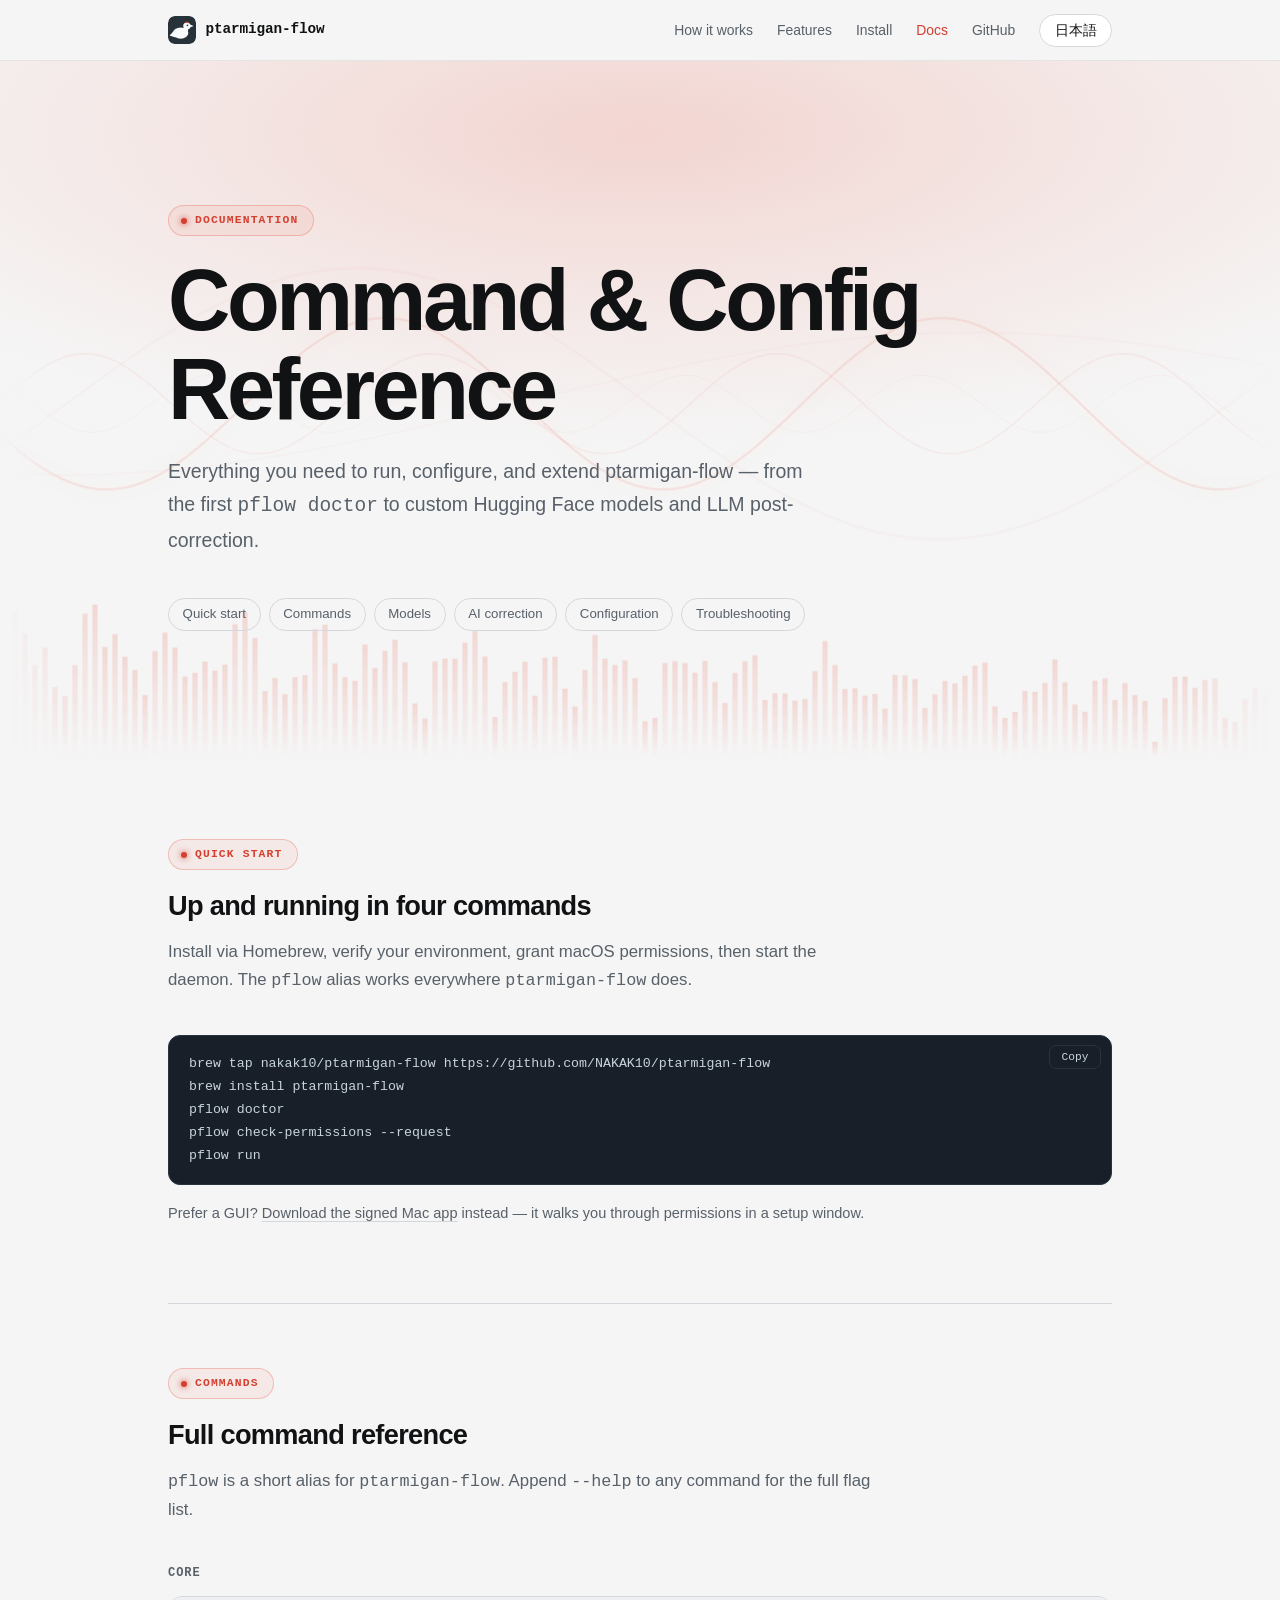
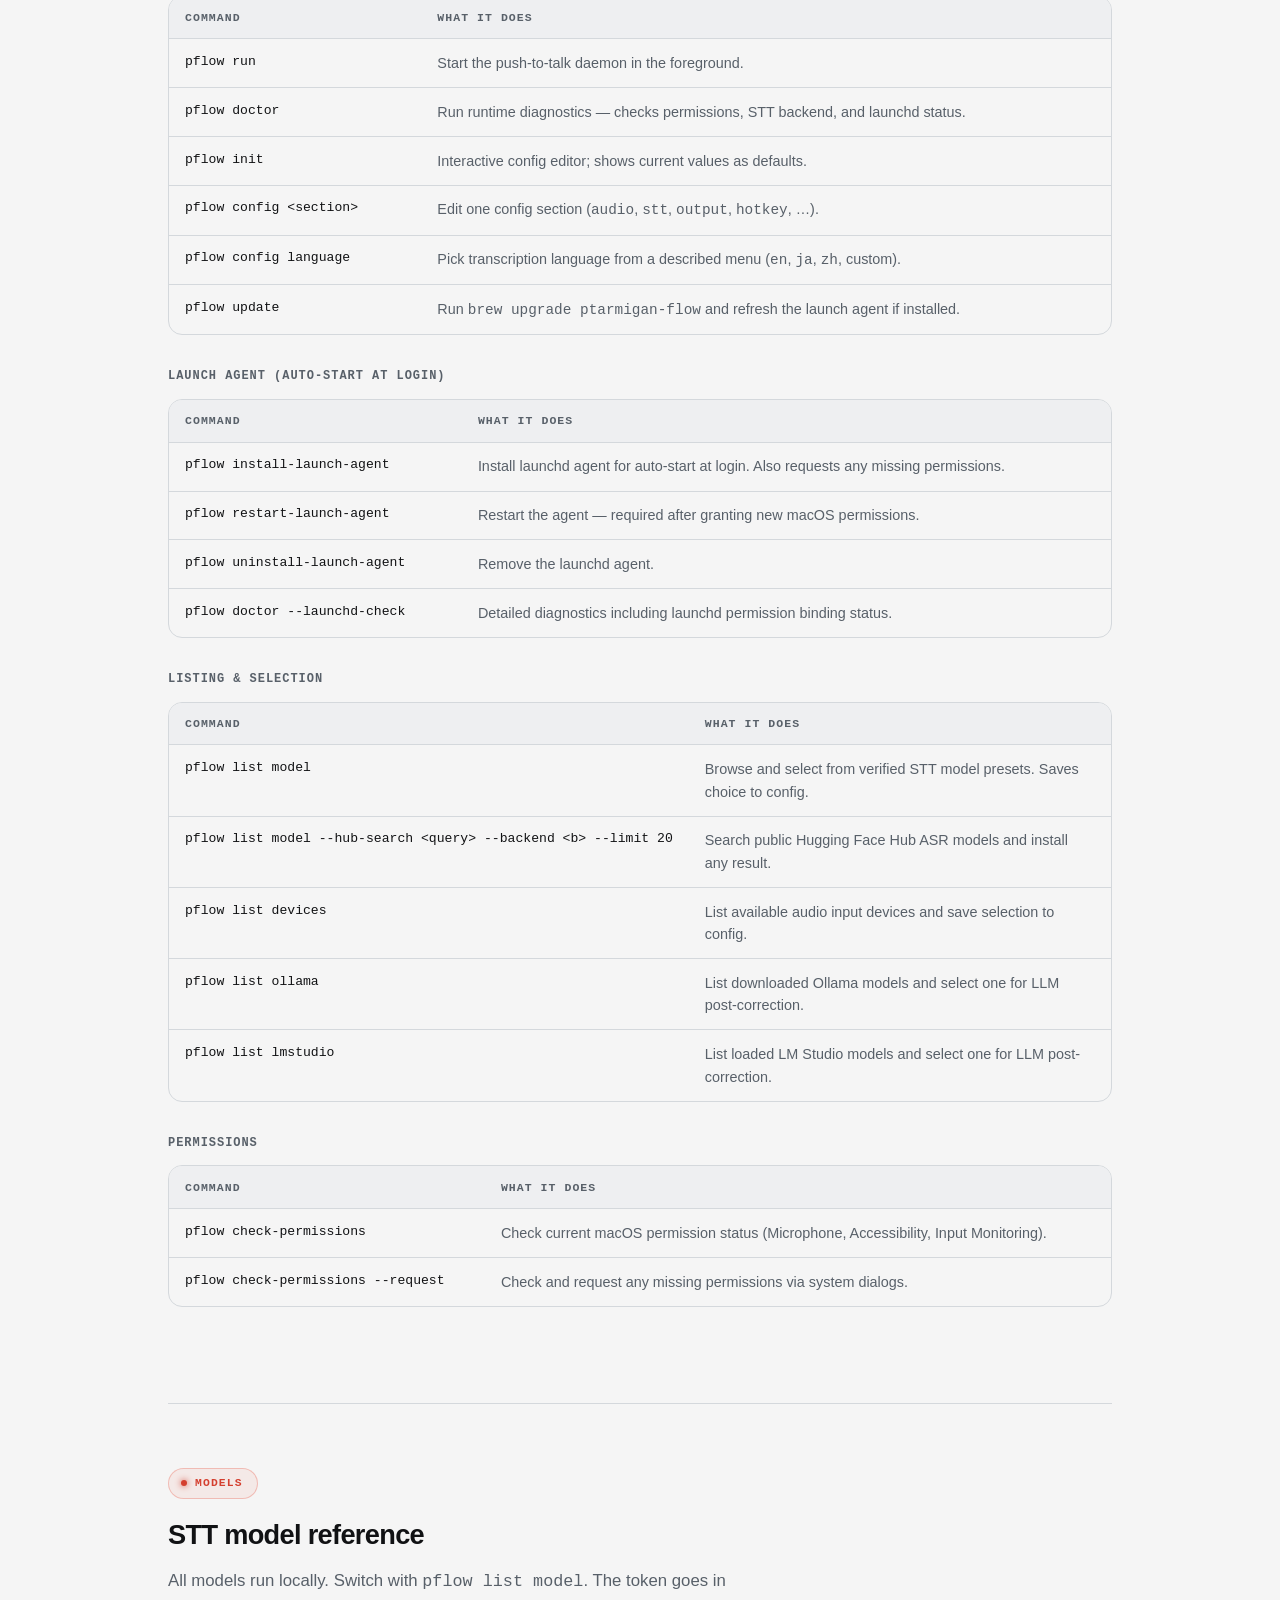
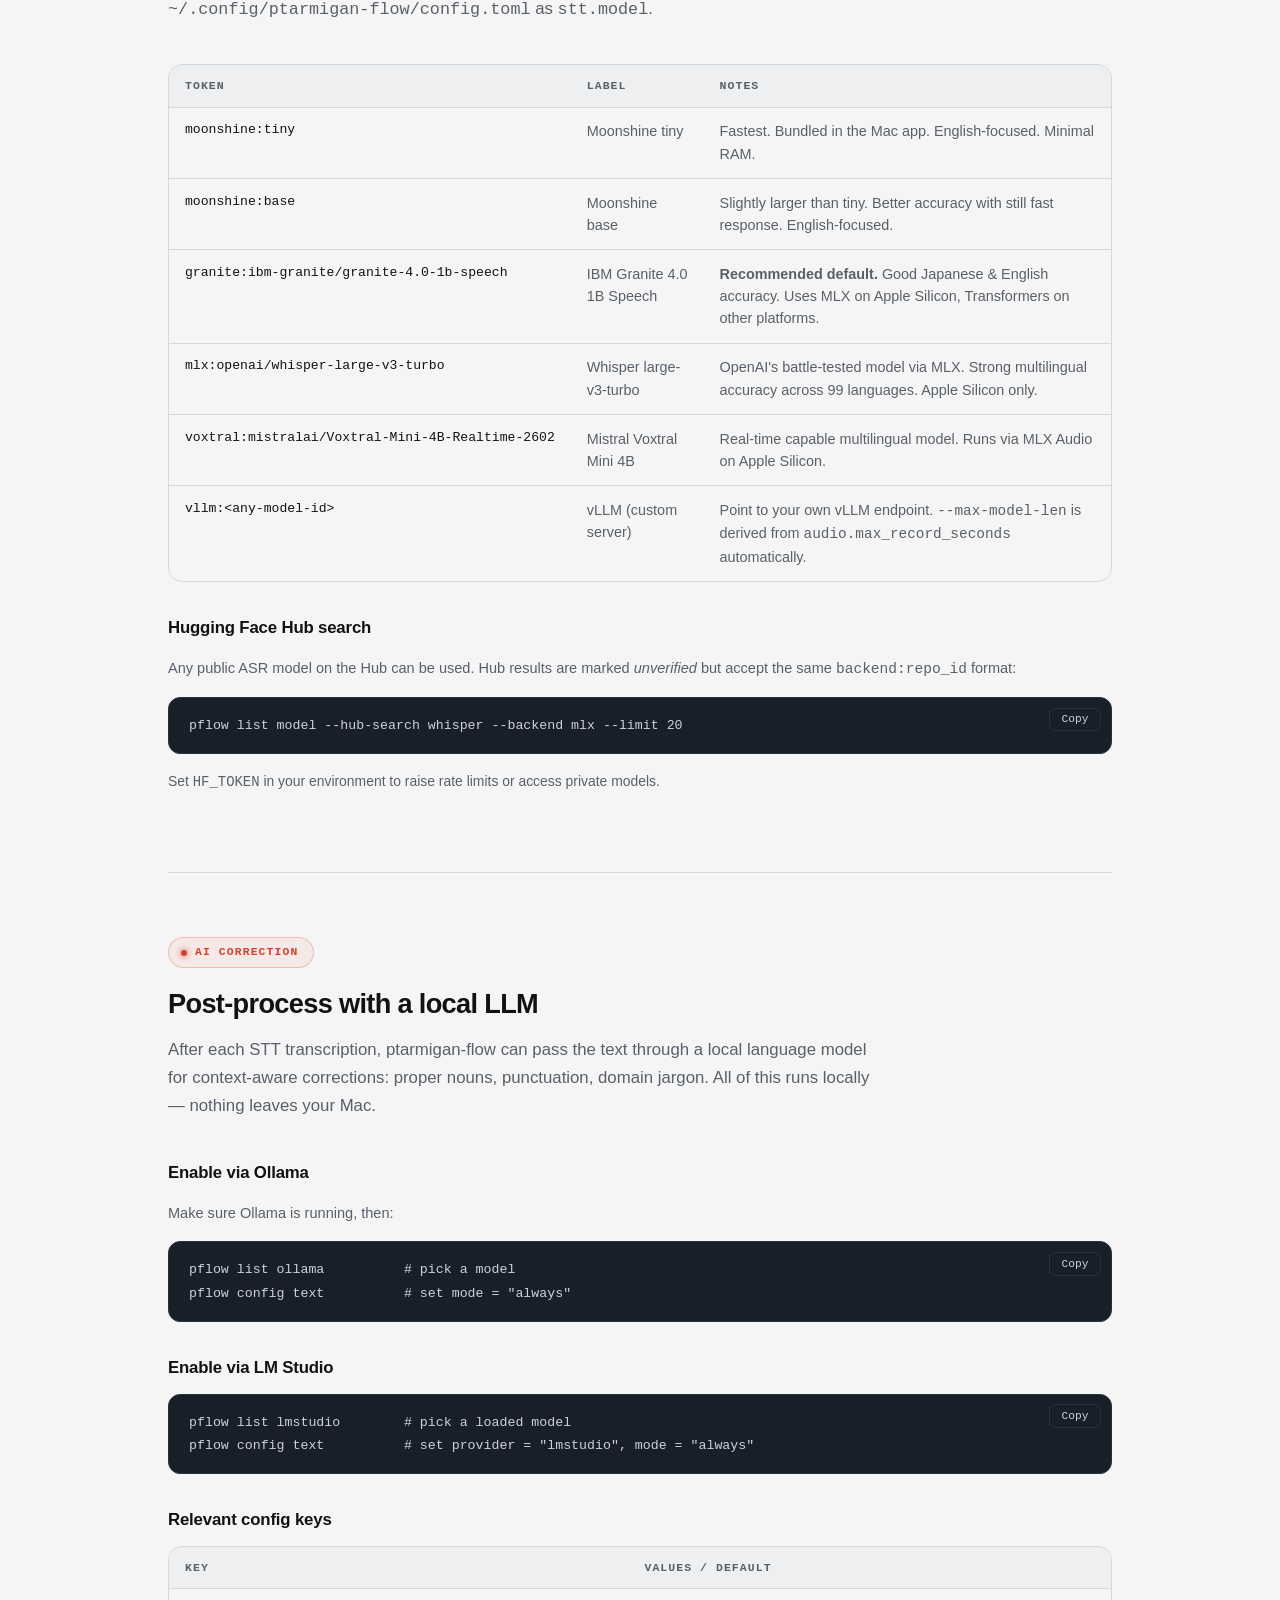
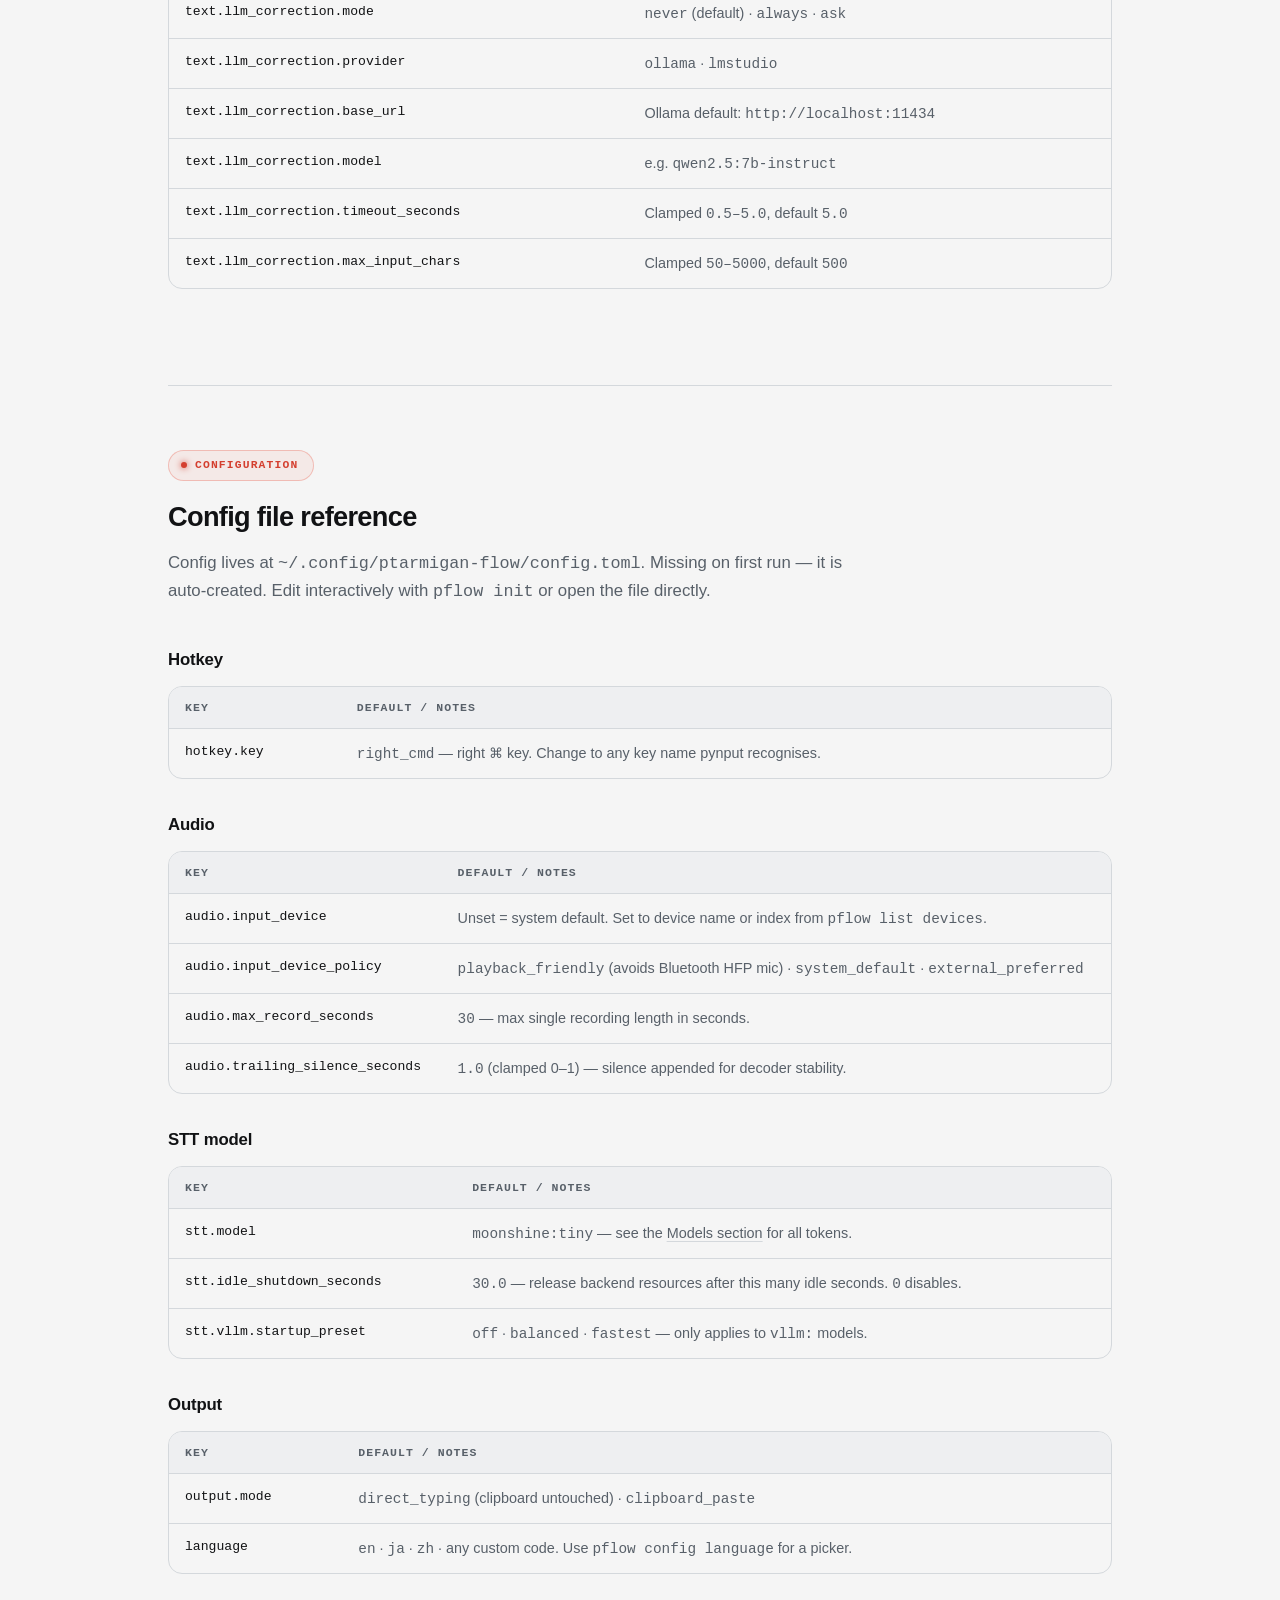
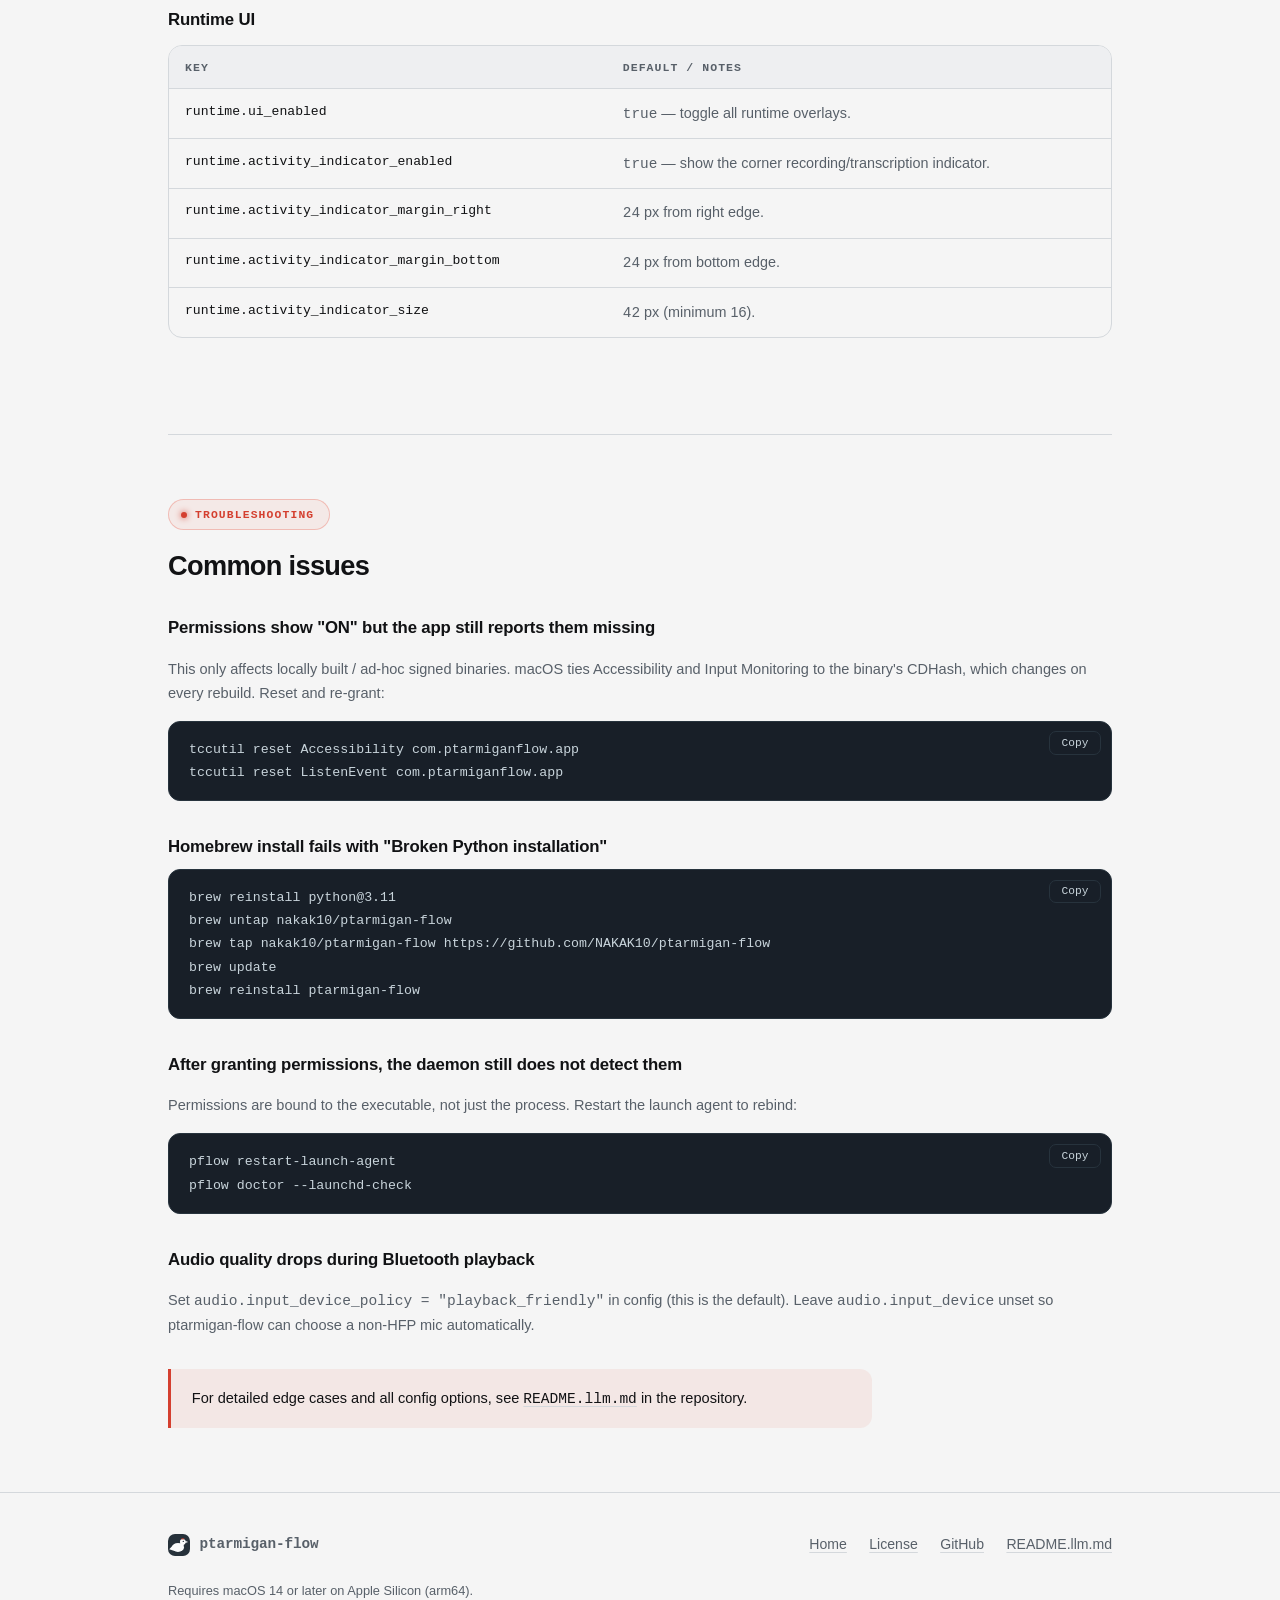
==== site/docs.html @ 266f182a "feat(site): LP を Dark Signal デザインに全面リニューアル - ヒーローに canvas ベースの音声波形アニメーション（5層正弦波 + スペクトラムバー） - 赤グロウ強化" ====
<!DOCTYPE html>
<html lang="en">
<head>
  <meta charset="utf-8">
  <meta name="viewport" content="width=device-width, initial-scale=1">
  <title>Docs — ptarmigan-flow</title>
  <meta name="description" content="Command reference, configuration guide, STT model selection, and Ollama/LM Studio integration for ptarmigan-flow.">
  <meta name="theme-color" media="(prefers-color-scheme: light)" content="#f5f5f5">
  <meta name="theme-color" media="(prefers-color-scheme: dark)"  content="#070809">
  <link rel="alternate" hreflang="ja" href="./ja.html">
  <link rel="icon" type="image/svg+xml" href="./favicon.svg">
  <link rel="stylesheet" href="./styles.css">
</head>
<body>
  <a class="skip-link" href="#main">Skip to content</a>

  <header class="site-header">
    <div class="wrap header-inner">
      <a class="brand" href="./index.html">
        <svg class="logo-badge" width="28" height="28" viewBox="0 0 64 64" role="img" aria-label="ptarmigan-flow logo">
          <rect width="64" height="64" rx="14" fill="var(--badge)"/>
          <g fill="var(--badge-bird)">
            <ellipse cx="29" cy="39" rx="17.5" ry="13"/>
            <circle cx="43" cy="23" r="8.2"/>
            <path d="M31 31 L47 21 L45 37 Z"/>
            <path d="M50 19.5 L58.5 23 L50 26.5 Z"/>
            <path d="M14.5 33 L3.5 44.5 L17 49 Z"/>
          </g>
          <circle cx="44.5" cy="21.5" r="1.9" fill="var(--badge)"/>
          <path d="M37.5 14.6 Q43 10.2 48.5 14.6 Q43 17.2 37.5 14.6 Z" fill="var(--comb)"/>
        </svg>
        <span class="brand-name">ptarmigan-flow</span>
      </a>
      <nav class="site-nav" aria-label="Main">
        <a href="./index.html#how" class="nav-section">How it works</a>
        <a href="./index.html#features" class="nav-section">Features</a>
        <a href="./index.html#install" class="nav-section">Install</a>
        <a href="./docs.html" style="color: var(--comb);">Docs</a>
        <a href="https://github.com/NAKAK10/ptarmigan-flow">GitHub</a>
        <a class="lang-switch" href="./ja.html" hreflang="ja" lang="ja">日本語</a>
      </nav>
    </div>
  </header>

  <main id="main">
    <section class="hero">
      <canvas class="hero-canvas" aria-hidden="true"></canvas>
      <div class="wrap">
        <p class="eyebrow">Documentation</p>
        <h1>Command &amp; Config<br>Reference</h1>
        <p class="lede">Everything you need to run, configure, and extend ptarmigan-flow — from the first <code>pflow doctor</code> to custom Hugging Face models and LLM post-correction.</p>

        <nav class="docs-toc" aria-label="On this page">
          <a href="#quickstart">Quick start</a>
          <a href="#commands">Commands</a>
          <a href="#models">Models</a>
          <a href="#ai-correction">AI correction</a>
          <a href="#configuration">Configuration</a>
          <a href="#troubleshooting">Troubleshooting</a>
        </nav>
      </div>
    </section>

    <div class="wrap">

      <!-- ── Quick start ── -->
      <div class="docs-section" id="quickstart">
        <p class="eyebrow">Quick start</p>
        <h2>Up and running in four commands</h2>
        <p class="section-intro">Install via Homebrew, verify your environment, grant macOS permissions, then start the daemon. The <code>pflow</code> alias works everywhere <code>ptarmigan-flow</code> does.</p>
        <div class="cmd">
          <pre><code>brew tap nakak10/ptarmigan-flow https://github.com/NAKAK10/ptarmigan-flow
brew install ptarmigan-flow
pflow doctor
pflow check-permissions --request
pflow run</code></pre>
          <button type="button" class="copy-btn" data-done="Copied">Copy</button>
        </div>
        <p style="font-size:0.91rem; color: var(--slate);">Prefer a GUI? <a href="./index.html#install">Download the signed Mac app</a> instead — it walks you through permissions in a setup window.</p>
      </div>

      <!-- ── Commands ── -->
      <div class="docs-section" id="commands">
        <p class="eyebrow">Commands</p>
        <h2>Full command reference</h2>
        <p class="section-intro"><code>pflow</code> is a short alias for <code>ptarmigan-flow</code>. Append <code>--help</code> to any command for the full flag list.</p>

        <h3 style="margin: 2rem 0 0.75rem; font-size: 1rem; color: var(--slate); text-transform: uppercase; letter-spacing: 0.08em; font-family: var(--font-mono); font-size: 0.75rem;">Core</h3>
        <div class="table-wrap">
          <table>
            <thead>
              <tr><th>Command</th><th>What it does</th></tr>
            </thead>
            <tbody>
              <tr><td>pflow run</td><td>Start the push-to-talk daemon in the foreground.</td></tr>
              <tr><td>pflow doctor</td><td>Run runtime diagnostics — checks permissions, STT backend, and launchd status.</td></tr>
              <tr><td>pflow init</td><td>Interactive config editor; shows current values as defaults.</td></tr>
              <tr><td>pflow config &lt;section&gt;</td><td>Edit one config section (<code>audio</code>, <code>stt</code>, <code>output</code>, <code>hotkey</code>, …).</td></tr>
              <tr><td>pflow config language</td><td>Pick transcription language from a described menu (<code>en</code>, <code>ja</code>, <code>zh</code>, custom).</td></tr>
              <tr><td>pflow update</td><td>Run <code>brew upgrade ptarmigan-flow</code> and refresh the launch agent if installed.</td></tr>
            </tbody>
          </table>
        </div>

        <h3 style="margin: 2rem 0 0.75rem; font-family: var(--font-mono); font-size: 0.75rem; text-transform: uppercase; letter-spacing: 0.08em; color: var(--slate);">Launch agent (auto-start at login)</h3>
        <div class="table-wrap">
          <table>
            <thead>
              <tr><th>Command</th><th>What it does</th></tr>
            </thead>
            <tbody>
              <tr><td>pflow install-launch-agent</td><td>Install launchd agent for auto-start at login. Also requests any missing permissions.</td></tr>
              <tr><td>pflow restart-launch-agent</td><td>Restart the agent — required after granting new macOS permissions.</td></tr>
              <tr><td>pflow uninstall-launch-agent</td><td>Remove the launchd agent.</td></tr>
              <tr><td>pflow doctor --launchd-check</td><td>Detailed diagnostics including launchd permission binding status.</td></tr>
            </tbody>
          </table>
        </div>

        <h3 style="margin: 2rem 0 0.75rem; font-family: var(--font-mono); font-size: 0.75rem; text-transform: uppercase; letter-spacing: 0.08em; color: var(--slate);">Listing &amp; selection</h3>
        <div class="table-wrap">
          <table>
            <thead>
              <tr><th>Command</th><th>What it does</th></tr>
            </thead>
            <tbody>
              <tr><td>pflow list model</td><td>Browse and select from verified STT model presets. Saves choice to config.</td></tr>
              <tr><td>pflow list model --hub-search &lt;query&gt; --backend &lt;b&gt; --limit 20</td><td>Search public Hugging Face Hub ASR models and install any result.</td></tr>
              <tr><td>pflow list devices</td><td>List available audio input devices and save selection to config.</td></tr>
              <tr><td>pflow list ollama</td><td>List downloaded Ollama models and select one for LLM post-correction.</td></tr>
              <tr><td>pflow list lmstudio</td><td>List loaded LM Studio models and select one for LLM post-correction.</td></tr>
            </tbody>
          </table>
        </div>

        <h3 style="margin: 2rem 0 0.75rem; font-family: var(--font-mono); font-size: 0.75rem; text-transform: uppercase; letter-spacing: 0.08em; color: var(--slate);">Permissions</h3>
        <div class="table-wrap">
          <table>
            <thead>
              <tr><th>Command</th><th>What it does</th></tr>
            </thead>
            <tbody>
              <tr><td>pflow check-permissions</td><td>Check current macOS permission status (Microphone, Accessibility, Input Monitoring).</td></tr>
              <tr><td>pflow check-permissions --request</td><td>Check and request any missing permissions via system dialogs.</td></tr>
            </tbody>
          </table>
        </div>
      </div>

      <!-- ── Models ── -->
      <div class="docs-section" id="models">
        <p class="eyebrow">Models</p>
        <h2>STT model reference</h2>
        <p class="section-intro">All models run locally. Switch with <code>pflow list model</code>. The token goes in <code>~/.config/ptarmigan-flow/config.toml</code> as <code>stt.model</code>.</p>
        <div class="table-wrap">
          <table>
            <thead>
              <tr><th>Token</th><th>Label</th><th>Notes</th></tr>
            </thead>
            <tbody>
              <tr>
                <td>moonshine:tiny</td>
                <td>Moonshine tiny</td>
                <td>Fastest. Bundled in the Mac app. English-focused. Minimal RAM.</td>
              </tr>
              <tr>
                <td>moonshine:base</td>
                <td>Moonshine base</td>
                <td>Slightly larger than tiny. Better accuracy with still fast response. English-focused.</td>
              </tr>
              <tr>
                <td>granite:ibm-granite/granite-4.0-1b-speech</td>
                <td>IBM Granite 4.0 1B Speech</td>
                <td><strong>Recommended default.</strong> Good Japanese &amp; English accuracy. Uses MLX on Apple Silicon, Transformers on other platforms.</td>
              </tr>
              <tr>
                <td>mlx:openai/whisper-large-v3-turbo</td>
                <td>Whisper large-v3-turbo</td>
                <td>OpenAI's battle-tested model via MLX. Strong multilingual accuracy across 99 languages. Apple Silicon only.</td>
              </tr>
              <tr>
                <td>voxtral:mistralai/Voxtral-Mini-4B-Realtime-2602</td>
                <td>Mistral Voxtral Mini 4B</td>
                <td>Real-time capable multilingual model. Runs via MLX Audio on Apple Silicon.</td>
              </tr>
              <tr>
                <td>vllm:&lt;any-model-id&gt;</td>
                <td>vLLM (custom server)</td>
                <td>Point to your own vLLM endpoint. <code>--max-model-len</code> is derived from <code>audio.max_record_seconds</code> automatically.</td>
              </tr>
            </tbody>
          </table>
        </div>

        <h3 style="margin: 2rem 0 0.75rem;">Hugging Face Hub search</h3>
        <p style="font-size: 0.91rem; color: var(--slate); margin-bottom: 1rem;">Any public ASR model on the Hub can be used. Hub results are marked <em>unverified</em> but accept the same <code>backend:repo_id</code> format:</p>
        <div class="cmd">
          <pre><code>pflow list model --hub-search whisper --backend mlx --limit 20</code></pre>
          <button type="button" class="copy-btn" data-done="Copied">Copy</button>
        </div>
        <p style="font-size: 0.87rem; color: var(--slate); margin-top: 0.75rem;">Set <code>HF_TOKEN</code> in your environment to raise rate limits or access private models.</p>
      </div>

      <!-- ── AI Correction ── -->
      <div class="docs-section" id="ai-correction">
        <p class="eyebrow">AI Correction</p>
        <h2>Post-process with a local LLM</h2>
        <p class="section-intro">After each STT transcription, ptarmigan-flow can pass the text through a local language model for context-aware corrections: proper nouns, punctuation, domain jargon. All of this runs locally — nothing leaves your Mac.</p>

        <h3 style="margin: 2rem 0 0.75rem;">Enable via Ollama</h3>
        <p style="font-size: 0.91rem; color: var(--slate); margin-bottom: 1rem;">Make sure Ollama is running, then:</p>
        <div class="cmd">
          <pre><code>pflow list ollama          # pick a model
pflow config text          # set mode = "always"</code></pre>
          <button type="button" class="copy-btn" data-done="Copied">Copy</button>
        </div>

        <h3 style="margin: 2rem 0 0.75rem;">Enable via LM Studio</h3>
        <div class="cmd">
          <pre><code>pflow list lmstudio        # pick a loaded model
pflow config text          # set provider = "lmstudio", mode = "always"</code></pre>
          <button type="button" class="copy-btn" data-done="Copied">Copy</button>
        </div>

        <h3 style="margin: 2rem 0 0.75rem;">Relevant config keys</h3>
        <div class="table-wrap">
          <table>
            <thead>
              <tr><th>Key</th><th>Values / default</th></tr>
            </thead>
            <tbody>
              <tr><td>text.llm_correction.mode</td><td><code>never</code> (default) · <code>always</code> · <code>ask</code></td></tr>
              <tr><td>text.llm_correction.provider</td><td><code>ollama</code> · <code>lmstudio</code></td></tr>
              <tr><td>text.llm_correction.base_url</td><td>Ollama default: <code>http://localhost:11434</code></td></tr>
              <tr><td>text.llm_correction.model</td><td>e.g. <code>qwen2.5:7b-instruct</code></td></tr>
              <tr><td>text.llm_correction.timeout_seconds</td><td>Clamped <code>0.5–5.0</code>, default <code>5.0</code></td></tr>
              <tr><td>text.llm_correction.max_input_chars</td><td>Clamped <code>50–5000</code>, default <code>500</code></td></tr>
            </tbody>
          </table>
        </div>
      </div>

      <!-- ── Configuration ── -->
      <div class="docs-section" id="configuration">
        <p class="eyebrow">Configuration</p>
        <h2>Config file reference</h2>
        <p class="section-intro">Config lives at <code>~/.config/ptarmigan-flow/config.toml</code>. Missing on first run — it is auto-created. Edit interactively with <code>pflow init</code> or open the file directly.</p>

        <h3 style="margin: 2rem 0 0.75rem;">Hotkey</h3>
        <div class="table-wrap">
          <table>
            <thead><tr><th>Key</th><th>Default / notes</th></tr></thead>
            <tbody>
              <tr><td>hotkey.key</td><td><code>right_cmd</code> — right ⌘ key. Change to any key name pynput recognises.</td></tr>
            </tbody>
          </table>
        </div>

        <h3 style="margin: 2rem 0 0.75rem;">Audio</h3>
        <div class="table-wrap">
          <table>
            <thead><tr><th>Key</th><th>Default / notes</th></tr></thead>
            <tbody>
              <tr><td>audio.input_device</td><td>Unset = system default. Set to device name or index from <code>pflow list devices</code>.</td></tr>
              <tr><td>audio.input_device_policy</td><td><code>playback_friendly</code> (avoids Bluetooth HFP mic) · <code>system_default</code> · <code>external_preferred</code></td></tr>
              <tr><td>audio.max_record_seconds</td><td><code>30</code> — max single recording length in seconds.</td></tr>
              <tr><td>audio.trailing_silence_seconds</td><td><code>1.0</code> (clamped 0–1) — silence appended for decoder stability.</td></tr>
            </tbody>
          </table>
        </div>

        <h3 style="margin: 2rem 0 0.75rem;">STT model</h3>
        <div class="table-wrap">
          <table>
            <thead><tr><th>Key</th><th>Default / notes</th></tr></thead>
            <tbody>
              <tr><td>stt.model</td><td><code>moonshine:tiny</code> — see the <a href="#models">Models section</a> for all tokens.</td></tr>
              <tr><td>stt.idle_shutdown_seconds</td><td><code>30.0</code> — release backend resources after this many idle seconds. <code>0</code> disables.</td></tr>
              <tr><td>stt.vllm.startup_preset</td><td><code>off</code> · <code>balanced</code> · <code>fastest</code> — only applies to <code>vllm:</code> models.</td></tr>
            </tbody>
          </table>
        </div>

        <h3 style="margin: 2rem 0 0.75rem;">Output</h3>
        <div class="table-wrap">
          <table>
            <thead><tr><th>Key</th><th>Default / notes</th></tr></thead>
            <tbody>
              <tr><td>output.mode</td><td><code>direct_typing</code> (clipboard untouched) · <code>clipboard_paste</code></td></tr>
              <tr><td>language</td><td><code>en</code> · <code>ja</code> · <code>zh</code> · any custom code. Use <code>pflow config language</code> for a picker.</td></tr>
            </tbody>
          </table>
        </div>

        <h3 style="margin: 2rem 0 0.75rem;">Runtime UI</h3>
        <div class="table-wrap">
          <table>
            <thead><tr><th>Key</th><th>Default / notes</th></tr></thead>
            <tbody>
              <tr><td>runtime.ui_enabled</td><td><code>true</code> — toggle all runtime overlays.</td></tr>
              <tr><td>runtime.activity_indicator_enabled</td><td><code>true</code> — show the corner recording/transcription indicator.</td></tr>
              <tr><td>runtime.activity_indicator_margin_right</td><td><code>24</code> px from right edge.</td></tr>
              <tr><td>runtime.activity_indicator_margin_bottom</td><td><code>24</code> px from bottom edge.</td></tr>
              <tr><td>runtime.activity_indicator_size</td><td><code>42</code> px (minimum 16).</td></tr>
            </tbody>
          </table>
        </div>
      </div>

      <!-- ── Troubleshooting ── -->
      <div class="docs-section" id="troubleshooting">
        <p class="eyebrow">Troubleshooting</p>
        <h2>Common issues</h2>

        <h3 style="margin: 2rem 0 0.5rem;">Permissions show "ON" but the app still reports them missing</h3>
        <p style="font-size: 0.91rem; color: var(--slate); margin-bottom: 1rem;">This only affects locally built / ad-hoc signed binaries. macOS ties Accessibility and Input Monitoring to the binary's CDHash, which changes on every rebuild. Reset and re-grant:</p>
        <div class="cmd">
          <pre><code>tccutil reset Accessibility com.ptarmiganflow.app
tccutil reset ListenEvent com.ptarmiganflow.app</code></pre>
          <button type="button" class="copy-btn" data-done="Copied">Copy</button>
        </div>

        <h3 style="margin: 2rem 0 0.5rem;">Homebrew install fails with "Broken Python installation"</h3>
        <div class="cmd">
          <pre><code>brew reinstall python@3.11
brew untap nakak10/ptarmigan-flow
brew tap nakak10/ptarmigan-flow https://github.com/NAKAK10/ptarmigan-flow
brew update
brew reinstall ptarmigan-flow</code></pre>
          <button type="button" class="copy-btn" data-done="Copied">Copy</button>
        </div>

        <h3 style="margin: 2rem 0 0.5rem;">After granting permissions, the daemon still does not detect them</h3>
        <p style="font-size: 0.91rem; color: var(--slate); margin-bottom: 1rem;">Permissions are bound to the executable, not just the process. Restart the launch agent to rebind:</p>
        <div class="cmd">
          <pre><code>pflow restart-launch-agent
pflow doctor --launchd-check</code></pre>
          <button type="button" class="copy-btn" data-done="Copied">Copy</button>
        </div>

        <h3 style="margin: 2rem 0 0.5rem;">Audio quality drops during Bluetooth playback</h3>
        <p style="font-size: 0.91rem; color: var(--slate);">Set <code>audio.input_device_policy = "playback_friendly"</code> in config (this is the default). Leave <code>audio.input_device</code> unset so ptarmigan-flow can choose a non-HFP mic automatically.</p>

        <div class="note" style="margin-top: 2rem;">
          <p>For detailed edge cases and all config options, see <a href="https://github.com/NAKAK10/ptarmigan-flow/blob/main/README.llm.md"><code>README.llm.md</code></a> in the repository.</p>
        </div>
      </div>

    </div><!-- /wrap -->
  </main>

  <footer class="site-footer">
    <div class="wrap footer-inner">
      <div class="footer-brand">
        <svg class="logo-badge" width="22" height="22" viewBox="0 0 64 64" aria-hidden="true">
          <rect width="64" height="64" rx="14" fill="var(--badge)"/>
          <g fill="var(--badge-bird)">
            <ellipse cx="29" cy="39" rx="17.5" ry="13"/>
            <circle cx="43" cy="23" r="8.2"/>
            <path d="M31 31 L47 21 L45 37 Z"/>
            <path d="M50 19.5 L58.5 23 L50 26.5 Z"/>
            <path d="M14.5 33 L3.5 44.5 L17 49 Z"/>
          </g>
          <circle cx="44.5" cy="21.5" r="1.9" fill="var(--badge)"/>
          <path d="M37.5 14.6 Q43 10.2 48.5 14.6 Q43 17.2 37.5 14.6 Z" fill="var(--comb)"/>
        </svg>
        <span class="brand-name">ptarmigan-flow</span>
      </div>
      <ul class="footer-links">
        <li><a href="./index.html">Home</a></li>
        <li><a href="./license.html">License</a></li>
        <li><a href="https://github.com/NAKAK10/ptarmigan-flow">GitHub</a></li>
        <li><a href="https://github.com/NAKAK10/ptarmigan-flow/blob/main/README.llm.md">README.llm.md</a></li>
      </ul>
      <p class="footer-note">Requires macOS 14 or later on Apple Silicon (arm64).</p>
    </div>
  </footer>

  <script src="./script.js"></script>
</body>
</html>
---- site/styles.css ----
/* ptarmigan-flow — landing page styles
   Dark Signal redesign: Linear/Vercel aesthetic, red "comb" accent.
   No frameworks, no webfonts, no third-party anything. */

/* ============================================================
   DESIGN TOKENS
   ============================================================ */

:root {
  --bg:            #f5f5f5;
  --bg-alt:        #eeeff1;
  --paper:         #ffffff;
  --ink:           #111214;
  --slate:         #586069;
  --scree:         #d4d8dc;
  --comb:          #d43f2f;
  --comb-soft:     rgba(212, 63, 47, 0.08);
  --comb-glow:     rgba(212, 63, 47, 0.2);
  --card-shadow:   0 1px 3px rgba(0,0,0,0.05), 0 6px 20px rgba(0,0,0,0.07);
  --btn-shadow:    0 0 0 1px rgba(212,63,47,0.22), 0 4px 20px rgba(212,63,47,0.22);
  --btn-shadow-h:  0 0 0 1px rgba(212,63,47,0.42), 0 8px 36px rgba(212,63,47,0.38);
  --header-bg:     rgba(245, 245, 245, 0.88);
  --header-border: rgba(0, 0, 0, 0.07);
  --code-bg:       #181f28;
  --code-fg:       #c8d4db;
  --code-border:   #27333d;
  --badge:         #26313a;
  --badge-bird:    #fafbfc;
  --font-sans:     -apple-system, BlinkMacSystemFont, "Segoe UI", "Hiragino Sans",
                   "Hiragino Kaku Gothic ProN", "Yu Gothic UI", Meiryo, sans-serif;
  --font-mono:     ui-monospace, "SF Mono", SFMono-Regular, Menlo, Consolas, monospace;
}

@media (prefers-color-scheme: dark) {
  :root {
    --bg:            #070809;
    --bg-alt:        #0b0e11;
    --paper:         #0e1217;
    --ink:           #edf0f2;
    --slate:         #7d8c96;
    --scree:         rgba(255,255,255,0.07);
    --comb:          #e85540;
    --comb-soft:     rgba(232, 85, 64, 0.1);
    --comb-glow:     rgba(232, 85, 64, 0.24);
    --card-shadow:   0 1px 4px rgba(0,0,0,0.7), 0 10px 32px rgba(0,0,0,0.5);
    --btn-shadow:    0 0 0 1px rgba(232,85,64,0.28), 0 4px 24px rgba(232,85,64,0.28);
    --btn-shadow-h:  0 0 0 1px rgba(232,85,64,0.52), 0 8px 44px rgba(232,85,64,0.46);
    --header-bg:     rgba(7, 8, 9, 0.85);
    --header-border: rgba(255, 255, 255, 0.06);
    --code-bg:       #090d10;
    --code-fg:       #c2d0d9;
    --code-border:   #1c2830;
    --badge:         #1a2530;
    --badge-bird:    #fafbfc;
  }
}

/* ============================================================
   RESET / BASE
   ============================================================ */

*, *::before, *::after { box-sizing: border-box; }

html { scroll-behavior: smooth; }

body {
  margin: 0;
  background: var(--bg);
  color: var(--ink);
  font-family: var(--font-sans);
  font-size: 1rem;
  line-height: 1.65;
  -webkit-font-smoothing: antialiased;
  text-rendering: optimizeLegibility;
}

a {
  color: inherit;
  text-decoration: underline;
  text-decoration-color: var(--scree);
  text-underline-offset: 0.2em;
  transition: text-decoration-color 0.15s ease;
}
a:hover { text-decoration-color: var(--comb); }

:focus-visible {
  outline: 2px solid var(--comb);
  outline-offset: 3px;
  border-radius: 4px;
}

code, pre, kbd { font-family: var(--font-mono); }

/* ============================================================
   LAYOUT
   ============================================================ */

.wrap {
  max-width: 64rem;
  margin-inline: auto;
  padding-inline: clamp(1.2rem, 5vw, 2.5rem);
}

.skip-link {
  position: absolute;
  left: -200vw;
  top: 0.5rem;
  background: var(--paper);
  padding: 0.5rem 1rem;
  border-radius: 8px;
  z-index: 10;
}
.skip-link:focus { left: 0.5rem; }

/* ============================================================
   HEADER
   ============================================================ */

.site-header {
  position: sticky;
  top: 0;
  z-index: 100;
  background: var(--header-bg);
  backdrop-filter: blur(20px) saturate(180%);
  -webkit-backdrop-filter: blur(20px) saturate(180%);
  border-bottom: 1px solid var(--header-border);
}

.header-inner {
  display: flex;
  align-items: center;
  justify-content: space-between;
  gap: 1rem;
  padding-block: 0.85rem;
}

.brand {
  display: inline-flex;
  align-items: center;
  gap: 0.6rem;
  text-decoration: none;
}

.brand-name {
  font-family: var(--font-mono);
  font-size: 0.9rem;
  font-weight: 600;
  letter-spacing: -0.01em;
}

.logo-badge { display: block; border-radius: 7px; }

.site-nav {
  display: flex;
  align-items: center;
  gap: clamp(0.8rem, 2.2vw, 1.5rem);
  font-size: 0.87rem;
}

.site-nav a {
  text-decoration: none;
  color: var(--slate);
  transition: color 0.15s ease;
}
.site-nav a:hover { color: var(--ink); }

.lang-switch {
  border: 1px solid var(--scree);
  border-radius: 999px;
  padding: 0.25rem 0.9rem;
  color: var(--ink) !important;
  background: var(--paper);
  transition: border-color 0.15s ease;
}
.lang-switch:hover { border-color: var(--comb); }

@media (max-width: 720px) {
  .site-nav .nav-section { display: none; }
}

/* ============================================================
   SECTION CHROME
   ============================================================ */

.section {
  padding-block: clamp(3.5rem, 9vw, 6.5rem);
}

.section + .section { padding-top: 0; }

/* Alternating section backgrounds for visual rhythm */
#demo, #features, #permissions {
  background: var(--bg-alt);
}

/* Eyebrow: pill badge */
.eyebrow {
  display: inline-flex;
  align-items: center;
  gap: 0.5rem;
  margin: 0 0 1.25rem;
  padding: 0.32rem 0.9rem 0.32rem 0.75rem;
  border: 1px solid rgba(232, 85, 64, 0.3);
  border-radius: 999px;
  background: rgba(232, 85, 64, 0.07);
  font-family: var(--font-mono);
  font-size: 0.71rem;
  font-weight: 600;
  letter-spacing: 0.1em;
  text-transform: uppercase;
  color: var(--comb);
}

.eyebrow::before {
  content: "";
  width: 6px;
  height: 6px;
  border-radius: 50%;
  background: var(--comb);
  box-shadow: 0 0 6px var(--comb);
  flex-shrink: 0;
  animation: dot-pulse 2.5s ease-in-out infinite;
}

@keyframes dot-pulse {
  0%, 100% { opacity: 1; }
  50%       { opacity: 0.4; }
}

h1 {
  margin: 0 0 1.3rem;
  font-size: clamp(2.8rem, 9.5vw, 5.4rem);
  font-weight: 800;
  letter-spacing: -0.04em;
  line-height: 1.03;
}

h2 {
  margin: 0 0 1rem;
  font-size: clamp(1.65rem, 4vw, 2.25rem);
  font-weight: 700;
  letter-spacing: -0.025em;
  line-height: 1.18;
}

h3 {
  margin: 0 0 0.5rem;
  font-size: 1.05rem;
  font-weight: 650;
  letter-spacing: -0.01em;
}

.section-intro {
  max-width: 44rem;
  margin: 0 0 2.5rem;
  color: var(--slate);
  font-size: 1.05rem;
}

/* ============================================================
   HERO
   ============================================================ */

.hero {
  position: relative;
  overflow: hidden;
  isolation: isolate;
  padding-block: clamp(4.5rem, 12vw, 9rem) clamp(3.5rem, 9vw, 6rem);
}

.hero .wrap { position: relative; z-index: 3; }

/* Full-bleed waveform canvas */
.hero-canvas {
  position: absolute;
  inset: 0;
  width: 100%;
  height: 100%;
  z-index: 1;
  pointer-events: none;
  display: block;
}

/* Warm red glow behind hero content */
.hero::before {
  content: "";
  position: absolute;
  top: -40%;
  left: 50%;
  transform: translateX(-50%);
  width: 160%;
  height: 100%;
  background: radial-gradient(
    ellipse at center,
    rgba(232, 85, 64, 0.20) 0%,
    rgba(232, 85, 64, 0.07) 38%,
    transparent 62%
  );
  animation: glow-breathe 5s ease-in-out infinite;
  pointer-events: none;
  z-index: 0;
}

/* Dot grid texture — dark mode only */
@media (prefers-color-scheme: dark) {
  .hero::after {
    content: "";
    position: absolute;
    inset: 0;
    background-image: radial-gradient(circle, rgba(255,255,255,0.028) 1px, transparent 1px);
    background-size: 30px 30px;
    mask-image: radial-gradient(ellipse 85% 75% at 50% 0%, black 0%, transparent 82%);
    -webkit-mask-image: radial-gradient(ellipse 85% 75% at 50% 0%, black 0%, transparent 82%);
    pointer-events: none;
    z-index: 2;
  }
}

@keyframes glow-breathe {
  0%, 100% { opacity: 0.75; transform: translateX(-50%) scale(1); }
  50%       { opacity: 1;    transform: translateX(-50%) scale(1.06); }
}

.lede {
  max-width: 40rem;
  margin: 0 0 2.5rem;
  font-size: clamp(1.05rem, 2.2vw, 1.22rem);
  color: var(--slate);
  line-height: 1.72;
}

.lede strong { color: var(--ink); font-weight: 600; }

/* ============================================================
   FLOW STRIP
   ============================================================ */

.flow-strip {
  display: flex;
  flex-wrap: wrap;
  align-items: center;
  gap: 0.9rem 1.25rem;
  margin: 0 0 3rem;
  padding: 1.3rem 1.6rem;
  border: 1px solid var(--scree);
  border-radius: 16px;
  background: var(--paper);
  box-shadow: var(--card-shadow);
  font-family: var(--font-mono);
  max-width: 38rem;
}

@media (prefers-color-scheme: dark) {
  .flow-strip {
    border-color: rgba(255,255,255,0.07);
    background: rgba(255,255,255,0.025);
    box-shadow: 0 0 0 1px rgba(232,85,64,0.1), var(--card-shadow);
  }
}

.keycap {
  display: inline-flex;
  flex-direction: column;
  align-items: center;
  justify-content: center;
  width: 3.6rem;
  height: 3.2rem;
  border: 1px solid var(--scree);
  border-bottom-width: 4px;
  border-radius: 10px;
  background: var(--bg);
  animation: keypress 3.6s ease-in-out infinite;
}

@media (prefers-color-scheme: dark) {
  .keycap {
    background: rgba(255,255,255,0.05);
    border-color: rgba(255,255,255,0.12);
  }
}

.keycap-glyph { font-size: 1.3rem; line-height: 1.1; }
.keycap-label {
  font-size: 0.5rem;
  letter-spacing: 0.12em;
  text-transform: uppercase;
  color: var(--slate);
}

@keyframes keypress {
  0%, 12%, 88%, 100% { transform: translateY(0);  border-bottom-width: 4px; }
  20%, 80%           { transform: translateY(2px); border-bottom-width: 2px; }
}

.rec {
  display: inline-flex;
  align-items: center;
  gap: 0.4rem;
  font-size: 0.66rem;
  letter-spacing: 0.12em;
  color: var(--comb);
  font-weight: 600;
}

.rec-dot {
  width: 0.55rem;
  height: 0.55rem;
  border-radius: 50%;
  background: var(--comb);
  box-shadow: 0 0 7px var(--comb);
  animation: recpulse 1.4s ease-in-out infinite;
}

@keyframes recpulse {
  0%, 100% { opacity: 1; transform: scale(1); box-shadow: 0 0 7px var(--comb); }
  50%      { opacity: 0.35; transform: scale(0.72); box-shadow: 0 0 2px var(--comb); }
}

.wave {
  display: inline-flex;
  align-items: center;
  gap: 3px;
  height: 1.6rem;
}

.wave i {
  display: block;
  width: 3px;
  border-radius: 2px;
  background: var(--comb);
  height: 30%;
  animation: wavebar 1.1s ease-in-out infinite;
}

.wave i:nth-child(1) { animation-delay: 0s; }
.wave i:nth-child(2) { animation-delay: 0.12s; }
.wave i:nth-child(3) { animation-delay: 0.24s; }
.wave i:nth-child(4) { animation-delay: 0.36s; }
.wave i:nth-child(5) { animation-delay: 0.2s; }
.wave i:nth-child(6) { animation-delay: 0.08s; }
.wave i:nth-child(7) { animation-delay: 0.3s; }

@keyframes wavebar {
  0%, 100% { height: 25%; }
  50%      { height: 95%; }
}

.flow-arrow { color: var(--slate); font-size: 1.1rem; opacity: 0.6; }

.typed {
  display: inline-flex;
  align-items: baseline;
  min-width: 0;
  font-size: 0.9rem;
}

.typed-text {
  display: inline-block;
  overflow: hidden;
  white-space: nowrap;
  max-width: 40ch;
  animation: typing 7s steps(36, end) infinite;
}

@keyframes typing {
  0%, 8%    { max-width: 0; }
  62%, 100% { max-width: 40ch; }
}

.caret {
  display: inline-block;
  width: 2px;
  height: 1.05em;
  margin-left: 2px;
  background: var(--comb);
  transform: translateY(0.15em);
  animation: blink 1s steps(1) infinite;
}

@keyframes blink { 50% { opacity: 0; } }

/* ============================================================
   CTA GRID
   ============================================================ */

.cta-grid {
  display: grid;
  grid-template-columns: repeat(auto-fit, minmax(min(100%, 20rem), 1fr));
  gap: 1.2rem;
}

.cta-card {
  display: flex;
  flex-direction: column;
  gap: 0.75rem;
  padding: 1.75rem;
  border: 1px solid var(--scree);
  border-radius: 16px;
  background: var(--paper);
  box-shadow: var(--card-shadow);
  transition: border-color 0.2s ease, box-shadow 0.2s ease, transform 0.2s ease;
}

/* Primary download card: featured treatment with gradient top rail */
.cta-card:first-child {
  border-color: rgba(232, 85, 64, 0.28);
  position: relative;
  overflow: hidden;
}

.cta-card:first-child::before {
  content: "";
  position: absolute;
  top: 0; left: 0; right: 0;
  height: 2px;
  background: linear-gradient(90deg, transparent 0%, var(--comb) 40%, #ff7060 60%, transparent 100%);
}

.cta-card:hover {
  border-color: rgba(232, 85, 64, 0.4);
  box-shadow: 0 0 0 1px rgba(232,85,64,0.1), var(--card-shadow);
  transform: translateY(-3px);
}

.cta-title {
  margin: 0;
  font-size: 1.1rem;
  font-weight: 700;
}

.cta-note {
  margin: 0;
  font-size: 0.82rem;
  color: var(--slate);
}

.cta-card .cmd { margin: 0; }

/* ============================================================
   BUTTON
   ============================================================ */

.btn {
  display: inline-block;
  align-self: flex-start;
  margin-top: auto;
  padding: 0.78rem 1.6rem;
  border-radius: 10px;
  font-weight: 700;
  font-size: 0.95rem;
  letter-spacing: -0.01em;
  text-decoration: none;
  background: linear-gradient(135deg, var(--comb) 0%, #ff7060 100%);
  color: #ffffff;
  box-shadow: var(--btn-shadow);
  transition: transform 0.15s ease, box-shadow 0.15s ease;
  white-space: nowrap;
}

.btn:hover {
  transform: translateY(-2px);
  box-shadow: var(--btn-shadow-h);
}

/* ============================================================
   COMMAND BLOCKS
   ============================================================ */

.cmd {
  position: relative;
  margin: 0 0 1rem;
  border-radius: 12px;
  background: var(--code-bg);
  border: 1px solid var(--code-border);
}

.cmd pre {
  margin: 0;
  padding: 1rem 5.5rem 1rem 1.25rem;
  overflow-x: auto;
  font-size: 0.83rem;
  line-height: 1.75;
  color: var(--code-fg);
}

.copy-btn {
  position: absolute;
  top: 0.6rem;
  right: 0.6rem;
  padding: 0.3rem 0.75rem;
  border: 1px solid var(--code-border);
  border-radius: 7px;
  background: transparent;
  color: var(--code-fg);
  font-family: var(--font-mono);
  font-size: 0.7rem;
  cursor: pointer;
  transition: border-color 0.15s ease, color 0.15s ease;
}
.copy-btn:hover { border-color: var(--code-fg); }
.copy-btn.copied { color: #7ecfa4; border-color: #7ecfa4; }

/* ============================================================
   DEMO VIDEO
   ============================================================ */

.demo-video {
  display: block;
  width: 100%;
  max-width: 54rem;
  border: 1px solid var(--scree);
  border-radius: 16px;
  background: var(--code-bg);
  box-shadow: var(--card-shadow);
}

@media (prefers-color-scheme: dark) {
  .demo-video {
    border-color: rgba(255,255,255,0.07);
    box-shadow:
      0 0 0 1px rgba(232,85,64,0.1),
      0 20px 80px rgba(0,0,0,0.65);
  }
}

/* ============================================================
   STEPS (HOW IT WORKS)
   ============================================================ */

.steps {
  list-style: none;
  margin: 0;
  padding: 0;
  display: grid;
  grid-template-columns: repeat(auto-fit, minmax(min(100%, 13rem), 1fr));
  gap: 1.2rem;
}

.steps li {
  padding: 1.6rem;
  border: 1px solid var(--scree);
  border-radius: 16px;
  background: var(--paper);
  box-shadow: var(--card-shadow);
  transition: border-color 0.2s ease, box-shadow 0.2s ease, transform 0.2s ease;
}

.steps li:hover {
  border-color: rgba(232, 85, 64, 0.35);
  box-shadow: 0 0 0 1px rgba(232,85,64,0.07), var(--card-shadow);
  transform: translateY(-3px);
}

.step-num {
  display: inline-grid;
  place-items: center;
  width: 2.4rem;
  height: 2.4rem;
  margin-bottom: 1rem;
  border: 1px solid rgba(232, 85, 64, 0.35);
  border-radius: 10px;
  background: rgba(232, 85, 64, 0.07);
  font-family: var(--font-mono);
  font-size: 0.9rem;
  font-weight: 700;
  color: var(--comb);
}

.steps h3 { font-size: 1rem; }
.steps p {
  margin: 0;
  font-size: 0.91rem;
  color: var(--slate);
}

.steps kbd {
  padding: 0.05em 0.42em;
  border: 1px solid var(--scree);
  border-bottom-width: 2px;
  border-radius: 5px;
  background: var(--bg);
  font-size: 0.85em;
  color: var(--ink);
}

/* ============================================================
   FEATURES
   ============================================================ */

.features {
  display: grid;
  grid-template-columns: repeat(auto-fit, minmax(min(100%, 17rem), 1fr));
  gap: 1.2rem;
}

.feature {
  padding: 1.6rem;
  border: 1px solid var(--scree);
  border-radius: 16px;
  background: var(--paper);
  box-shadow: var(--card-shadow);
  transition: border-color 0.2s ease, box-shadow 0.2s ease, transform 0.2s ease;
}

.feature:hover {
  border-color: rgba(232, 85, 64, 0.38);
  box-shadow: 0 0 0 1px rgba(232,85,64,0.09), var(--card-shadow);
  transform: translateY(-3px);
}

/* Vertical red accent bar left of h3 */
.feature h3 {
  display: flex;
  align-items: center;
  gap: 0.55rem;
}

.feature h3::before {
  content: "";
  display: inline-block;
  width: 3px;
  height: 1.15em;
  border-radius: 3px;
  background: linear-gradient(180deg, var(--comb), #ff7060);
  flex-shrink: 0;
  box-shadow: 0 0 6px var(--comb-glow);
}

.feature p {
  margin: 0;
  font-size: 0.91rem;
  color: var(--slate);
}

/* ============================================================
   INSTALL
   ============================================================ */

.install-grid {
  display: grid;
  grid-template-columns: repeat(auto-fit, minmax(min(100%, 20rem), 1fr));
  gap: 1.2rem;
  align-items: start;
}

.install-card {
  padding: 1.75rem;
  border: 1px solid var(--scree);
  border-radius: 16px;
  background: var(--paper);
  box-shadow: var(--card-shadow);
  transition: border-color 0.2s ease, box-shadow 0.2s ease;
}

.install-card h3 { margin-bottom: 0.9rem; }
.install-card p { font-size: 0.91rem; color: var(--slate); }
.install-card .btn { margin-top: 0.5rem; }

.install-card ol {
  margin: 0 0 1.1rem;
  padding-left: 1.25rem;
  font-size: 0.91rem;
  color: var(--slate);
}
.install-card ol li { margin-bottom: 0.4rem; }

/* ============================================================
   PERMISSIONS
   ============================================================ */

.perm-cmd { max-width: 34rem; }

.perm-grid {
  display: grid;
  grid-template-columns: repeat(auto-fit, minmax(min(100%, 16rem), 1fr));
  gap: 1.2rem;
  margin-bottom: 1.8rem;
}

.perm-card {
  padding: 1.6rem;
  border: 1px solid var(--scree);
  border-radius: 16px;
  background: var(--paper);
  box-shadow: var(--card-shadow);
  transition: border-color 0.2s ease, box-shadow 0.2s ease;
}

.perm-card p {
  margin: 0 0 0.9rem;
  font-size: 0.91rem;
  color: var(--slate);
}

.settings-path {
  display: block;
  padding: 0.55rem 0.8rem;
  border-radius: 8px;
  background: var(--bg);
  border: 1px solid var(--scree);
  font-family: var(--font-mono);
  font-size: 0.73rem;
  line-height: 1.6;
  color: var(--ink);
}

.note {
  max-width: 44rem;
  padding: 1.05rem 1.3rem;
  border-left: 3px solid var(--comb);
  border-radius: 0 12px 12px 0;
  background: var(--comb-soft);
  font-size: 0.91rem;
}
.note p { margin: 0; }
.note + .note { margin-top: 1rem; }

/* ============================================================
   FOOTER
   ============================================================ */

.site-footer {
  border-top: 1px solid var(--scree);
  padding-block: 2.5rem 3.5rem;
  font-size: 0.88rem;
  color: var(--slate);
}

.footer-inner {
  display: flex;
  flex-wrap: wrap;
  align-items: flex-start;
  justify-content: space-between;
  gap: 1.5rem;
}

.footer-brand {
  display: inline-flex;
  align-items: center;
  gap: 0.6rem;
}

.footer-links {
  list-style: none;
  display: flex;
  flex-wrap: wrap;
  gap: 1.4rem;
  margin: 0;
  padding: 0;
}

.footer-note {
  width: 100%;
  margin: 0;
  font-size: 0.8rem;
}

/* ============================================================
   SCROLL FADE-IN ANIMATIONS
   ============================================================ */

.anim-target {
  opacity: 0;
  transform: translateY(26px);
  transition: opacity 0.55s ease, transform 0.55s ease;
}

.anim-target.visible {
  opacity: 1;
  transform: translateY(0);
}

/* Grid item stagger */
.features .feature:nth-child(2) { transition-delay: 0.07s; }
.features .feature:nth-child(3) { transition-delay: 0.14s; }
.features .feature:nth-child(4) { transition-delay: 0.07s; }
.features .feature:nth-child(5) { transition-delay: 0.14s; }
.features .feature:nth-child(6) { transition-delay: 0.21s; }
.steps li:nth-child(2)           { transition-delay: 0.08s; }
.steps li:nth-child(3)           { transition-delay: 0.16s; }
.steps li:nth-child(4)           { transition-delay: 0.24s; }
.cta-card:nth-child(2)           { transition-delay: 0.09s; }
.install-card:nth-child(2)       { transition-delay: 0.09s; }
.perm-card:nth-child(2)          { transition-delay: 0.08s; }
.perm-card:nth-child(3)          { transition-delay: 0.16s; }

/* ============================================================
   MODEL CARDS
   ============================================================ */

.model-grid {
  display: grid;
  grid-template-columns: repeat(auto-fit, minmax(min(100%, 17rem), 1fr));
  gap: 1.2rem;
  margin-bottom: 2rem;
}

.model-card {
  display: flex;
  flex-direction: column;
  gap: 0.5rem;
  padding: 1.6rem;
  border: 1px solid var(--scree);
  border-radius: 16px;
  background: var(--paper);
  box-shadow: var(--card-shadow);
  transition: border-color 0.2s ease, box-shadow 0.2s ease, transform 0.2s ease;
}

.model-card:hover {
  border-color: rgba(232, 85, 64, 0.35);
  box-shadow: 0 0 0 1px rgba(232,85,64,0.09), var(--card-shadow);
  transform: translateY(-3px);
}

.model-header {
  display: flex;
  align-items: center;
  gap: 0.55rem;
  flex-wrap: wrap;
}

.model-badge {
  display: inline-block;
  padding: 0.15rem 0.55rem;
  border-radius: 999px;
  background: rgba(232, 85, 64, 0.09);
  border: 1px solid rgba(232, 85, 64, 0.28);
  font-family: var(--font-mono);
  font-size: 0.63rem;
  font-weight: 600;
  letter-spacing: 0.07em;
  text-transform: uppercase;
  color: var(--comb);
  flex-shrink: 0;
}

.model-header h3 { margin: 0; }

.model-id {
  margin: 0;
  font-family: var(--font-mono);
  font-size: 0.78rem;
  color: var(--slate);
  line-height: 1.65;
}

.model-card > p {
  margin: 0;
  font-size: 0.91rem;
  color: var(--slate);
}

.model-hub-hint {
  margin-top: 0.5rem;
  padding: 1.5rem;
  border: 1px dashed var(--scree);
  border-radius: 14px;
  background: transparent;
}

.model-hub-hint p {
  margin: 0 0 0.9rem;
  font-size: 0.91rem;
  color: var(--slate);
}

.model-hub-hint .cmd { margin: 0; }

/* ============================================================
   AI CORRECTION SECTION
   ============================================================ */

.correction-grid {
  display: grid;
  grid-template-columns: repeat(auto-fit, minmax(min(100%, 20rem), 1fr));
  gap: 1.2rem;
  margin-top: 2rem;
}

.correction-card {
  padding: 1.75rem;
  border: 1px solid var(--scree);
  border-radius: 16px;
  background: var(--paper);
  box-shadow: var(--card-shadow);
  transition: border-color 0.2s ease, box-shadow 0.2s ease;
}

.correction-card h3 {
  display: flex;
  align-items: center;
  gap: 0.55rem;
}

.correction-card h3::before {
  content: "";
  display: inline-block;
  width: 3px;
  height: 1.15em;
  border-radius: 3px;
  background: linear-gradient(180deg, var(--comb), #ff7060);
  flex-shrink: 0;
  box-shadow: 0 0 6px var(--comb-glow);
}

.correction-card p {
  margin: 0 0 1rem;
  font-size: 0.91rem;
  color: var(--slate);
}

.correction-card .cmd { margin: 0; }

.correction-privacy {
  display: flex;
  align-items: flex-start;
  gap: 0.8rem;
  margin-top: 2.5rem;
  padding: 1.25rem 1.5rem;
  border: 1px solid rgba(232, 85, 64, 0.2);
  border-radius: 14px;
  background: rgba(232, 85, 64, 0.05);
}

.correction-privacy::before {
  content: "🔒";
  font-size: 1.3rem;
  flex-shrink: 0;
  margin-top: 0.1rem;
}

.correction-privacy p { margin: 0; font-size: 0.91rem; color: var(--slate); }
.correction-privacy strong { color: var(--ink); }

/* ============================================================
   DOCS PAGE — COMMAND TABLES
   ============================================================ */

.table-wrap {
  border: 1px solid var(--scree);
  border-radius: 14px;
  overflow: hidden;
  overflow-x: auto;
  margin-bottom: 2rem;
}

.table-wrap table {
  width: 100%;
  border-collapse: collapse;
  font-size: 0.9rem;
}

.table-wrap th {
  text-align: left;
  padding: 0.7rem 1rem;
  font-family: var(--font-mono);
  font-size: 0.72rem;
  font-weight: 600;
  letter-spacing: 0.09em;
  text-transform: uppercase;
  color: var(--slate);
  background: var(--bg-alt);
  border-bottom: 1px solid var(--scree);
}

.table-wrap td {
  padding: 0.8rem 1rem;
  border-bottom: 1px solid var(--scree);
  vertical-align: top;
  color: var(--slate);
  line-height: 1.55;
}

.table-wrap td:first-child {
  font-family: var(--font-mono);
  font-size: 0.82rem;
  color: var(--ink);
  white-space: nowrap;
}

.table-wrap tr:last-child td { border-bottom: none; }

/* ============================================================
   DOCS PAGE — PAGE LAYOUT
   ============================================================ */

.docs-toc {
  display: flex;
  flex-wrap: wrap;
  gap: 0.5rem;
  margin-bottom: 3rem;
}

.docs-toc a {
  display: inline-block;
  padding: 0.3rem 0.85rem;
  border: 1px solid var(--scree);
  border-radius: 999px;
  font-size: 0.83rem;
  text-decoration: none;
  color: var(--slate);
  transition: border-color 0.15s ease, color 0.15s ease;
}

.docs-toc a:hover {
  border-color: var(--comb);
  color: var(--ink);
}

.docs-section {
  padding-block: clamp(2.5rem, 6vw, 4rem);
  border-top: 1px solid var(--scree);
}

.docs-section:first-of-type { border-top: none; }

.docs-section h2 {
  font-size: clamp(1.3rem, 3vw, 1.7rem);
}

.config-key {
  font-family: var(--font-mono);
  font-size: 0.82rem;
  background: var(--code-bg);
  color: var(--code-fg);
  padding: 0.1em 0.4em;
  border-radius: 5px;
  border: 1px solid var(--code-border);
}

/* ============================================================
   LICENSE PAGE
   ============================================================ */

.license-content {
  max-width: 52rem;
}

.license-content h2 {
  margin-top: 2.5rem;
  font-size: clamp(1.2rem, 2.5vw, 1.5rem);
}

.dep-list {
  list-style: none;
  margin: 0;
  padding: 0;
  display: grid;
  grid-template-columns: repeat(auto-fit, minmax(min(100%, 16rem), 1fr));
  gap: 0.75rem;
}

.dep-list li {
  padding: 0.8rem 1rem;
  border: 1px solid var(--scree);
  border-radius: 10px;
  background: var(--paper);
  font-size: 0.87rem;
}

.dep-list li strong {
  display: block;
  font-family: var(--font-mono);
  font-size: 0.82rem;
  margin-bottom: 0.2rem;
}

.dep-list li span { color: var(--slate); font-size: 0.82rem; }

/* ============================================================
   HERO ENTRANCE ANIMATIONS (page load, CSS-only)
   ============================================================ */

@media (prefers-reduced-motion: no-preference) {
  .hero h1 {
    animation: hero-up 0.75s cubic-bezier(0.25, 0.46, 0.45, 0.94) both;
  }
  .lede {
    animation: hero-up 0.75s 0.1s cubic-bezier(0.25, 0.46, 0.45, 0.94) both;
  }
  .flow-strip {
    animation: hero-up 0.75s 0.18s cubic-bezier(0.25, 0.46, 0.45, 0.94) both;
  }
  .hero .cta-grid {
    animation: hero-up 0.75s 0.26s cubic-bezier(0.25, 0.46, 0.45, 0.94) both;
  }
}

@keyframes hero-up {
  from { opacity: 0; transform: translateY(22px); }
  to   { opacity: 1; transform: translateY(0); }
}

/* ============================================================
   REDUCED MOTION + SMALL SCREENS
   ============================================================ */

@media (prefers-reduced-motion: reduce) {
  html { scroll-behavior: auto; }

  .keycap, .rec-dot, .wave i, .typed-text, .caret,
  .hero::before, .hero::after, .eyebrow::before, .anim-target,
  .hero h1, .lede, .flow-strip, .hero .cta-grid {
    animation: none !important;
    transition: none !important;
  }

  .btn, .feature, .steps li, .cta-card, .install-card, .perm-card {
    transition: none !important;
  }

  .btn:hover, .feature:hover, .steps li:hover,
  .cta-card:hover, .install-card:hover { transform: none; }

  .anim-target { opacity: 1 !important; transform: none !important; }
}

@media (max-width: 420px) {
  .flow-strip  { padding: 0.9rem 1rem; gap: 0.7rem; }
  .flow-arrow  { display: none; }
  .cmd pre     { padding-right: 1.1rem; padding-top: 2.5rem; }
}
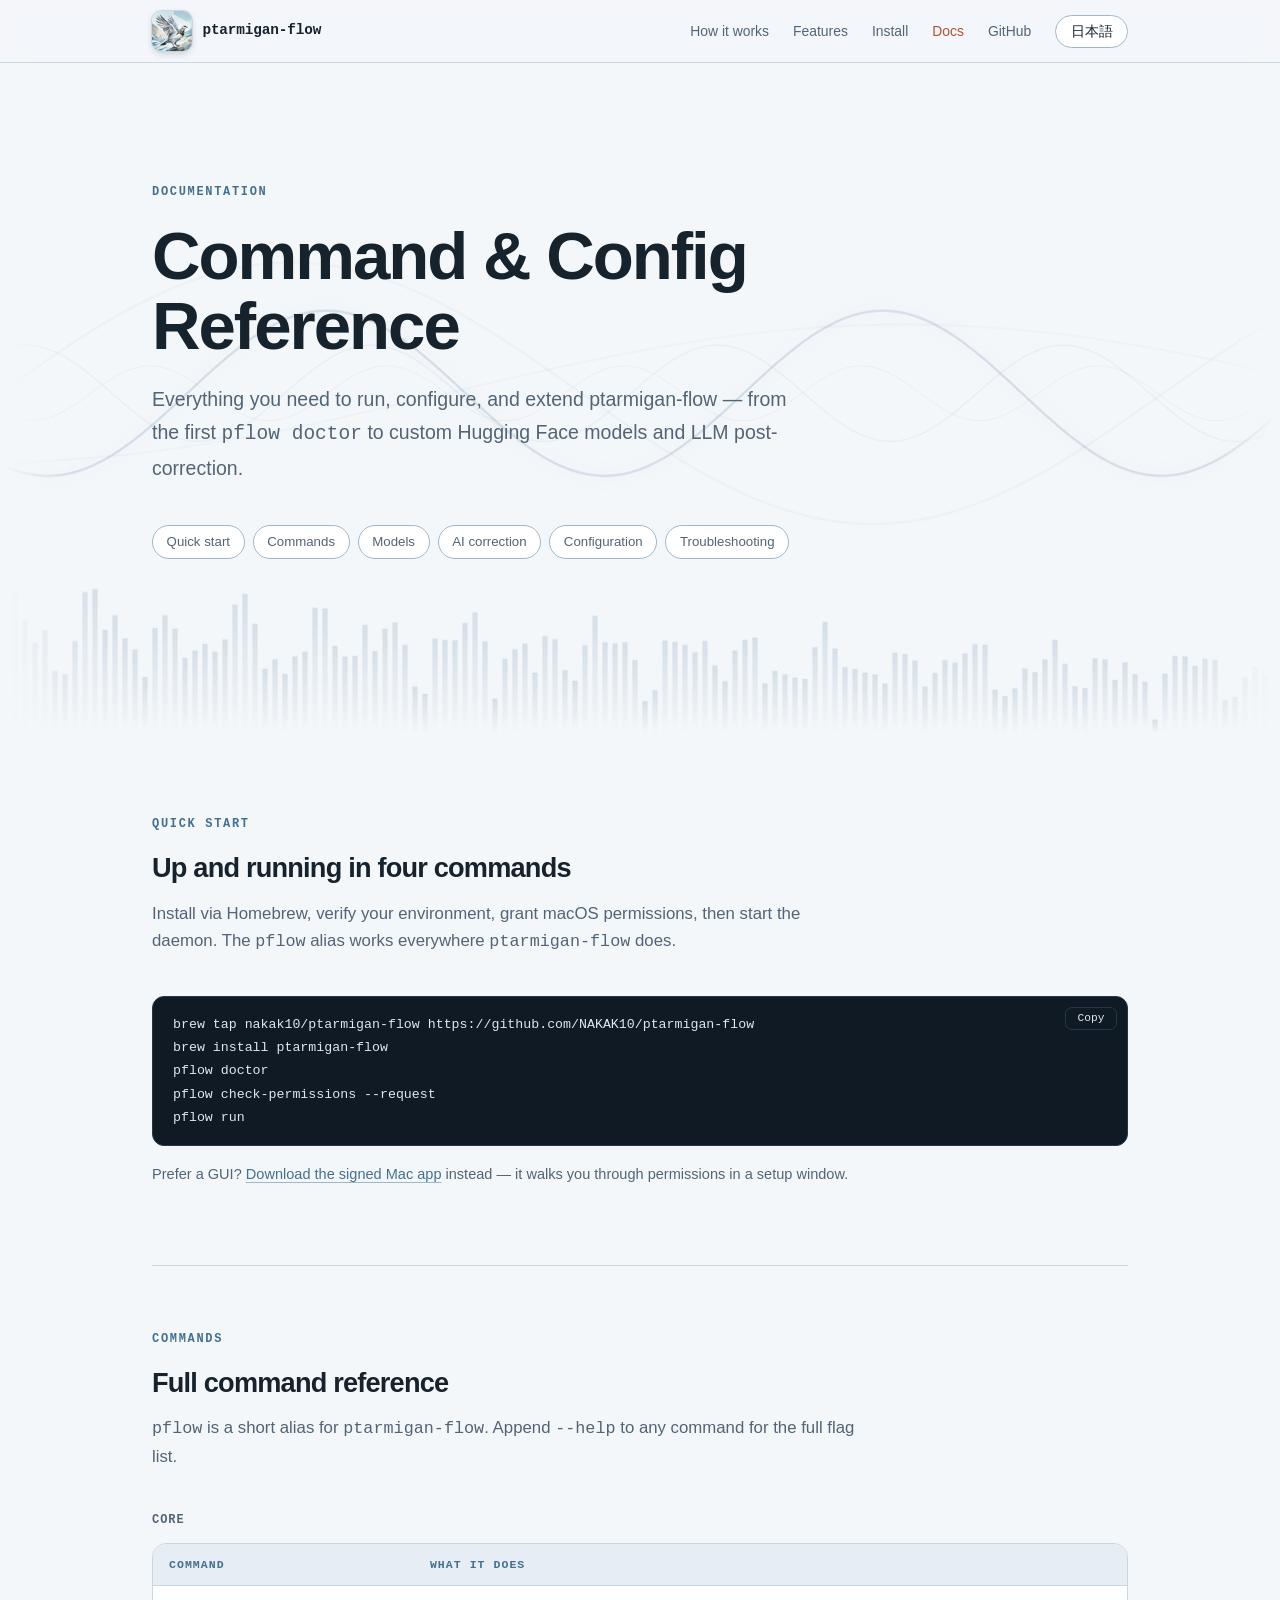
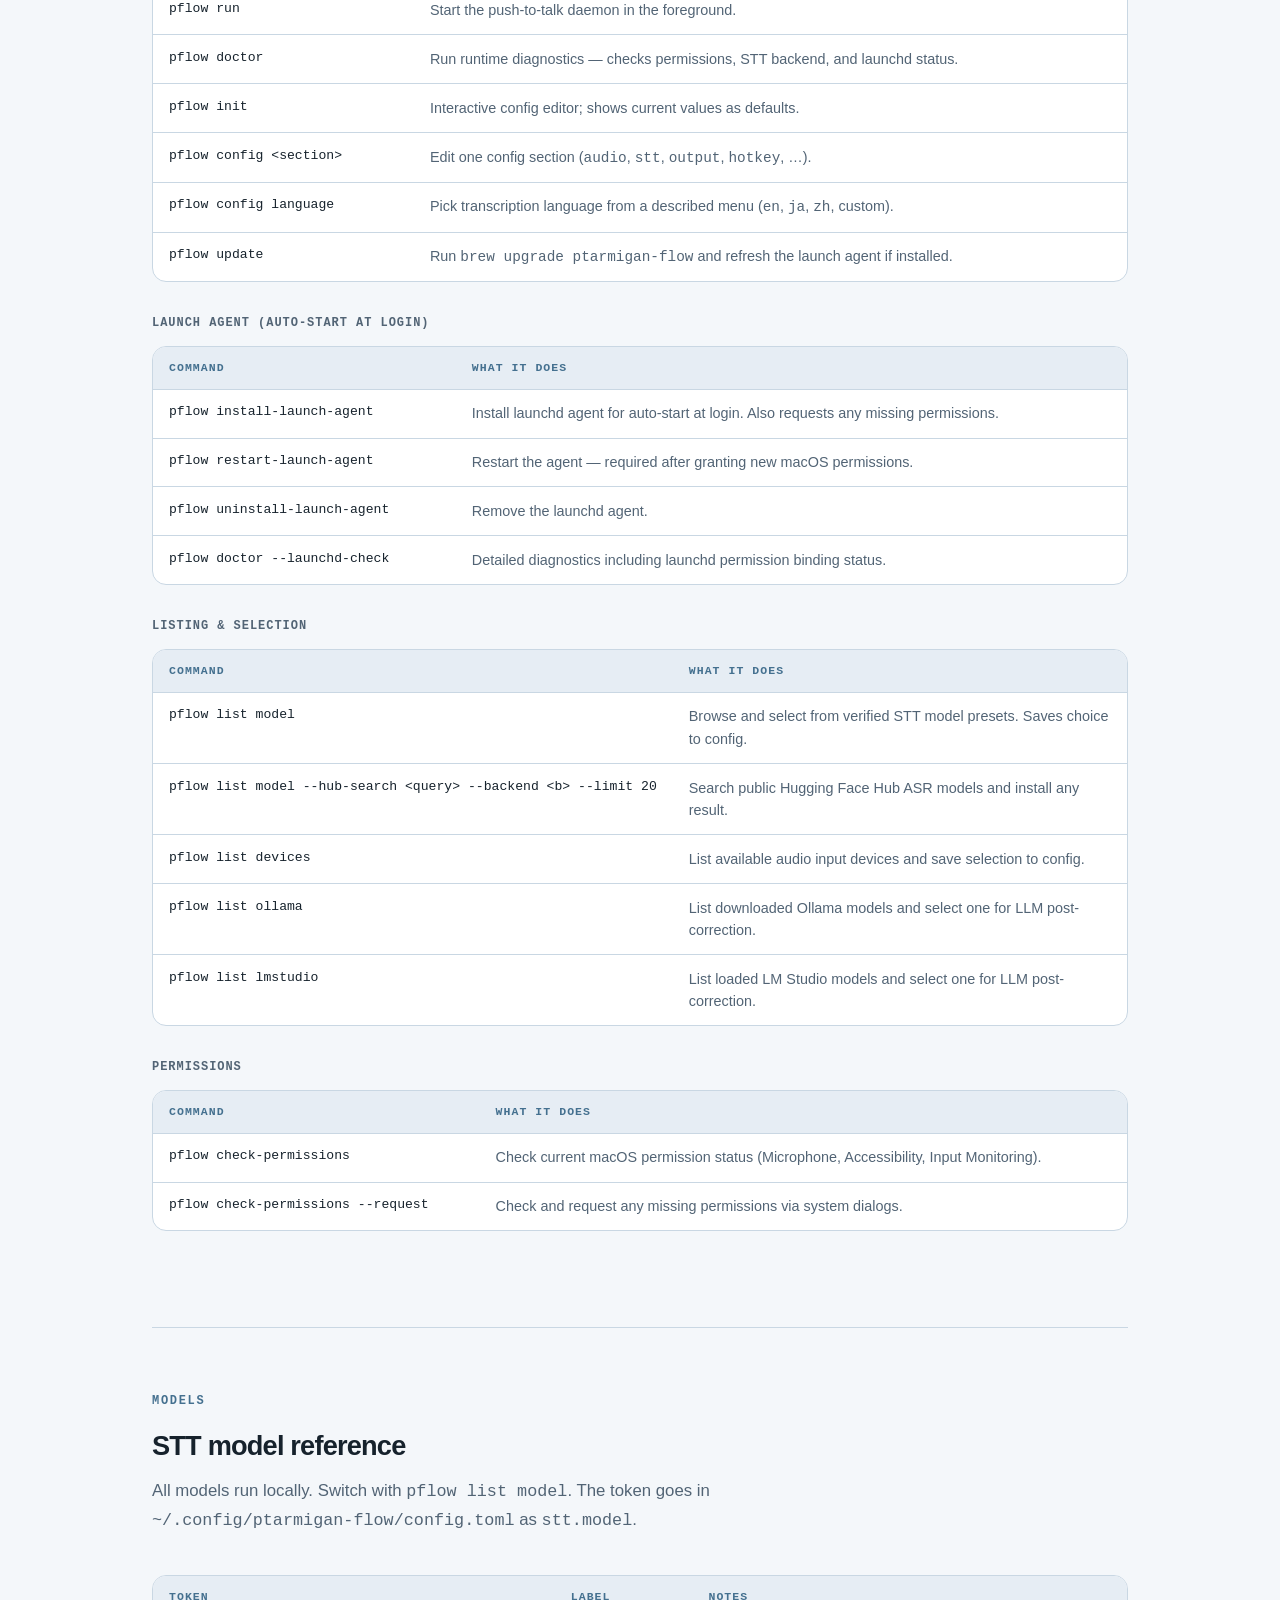
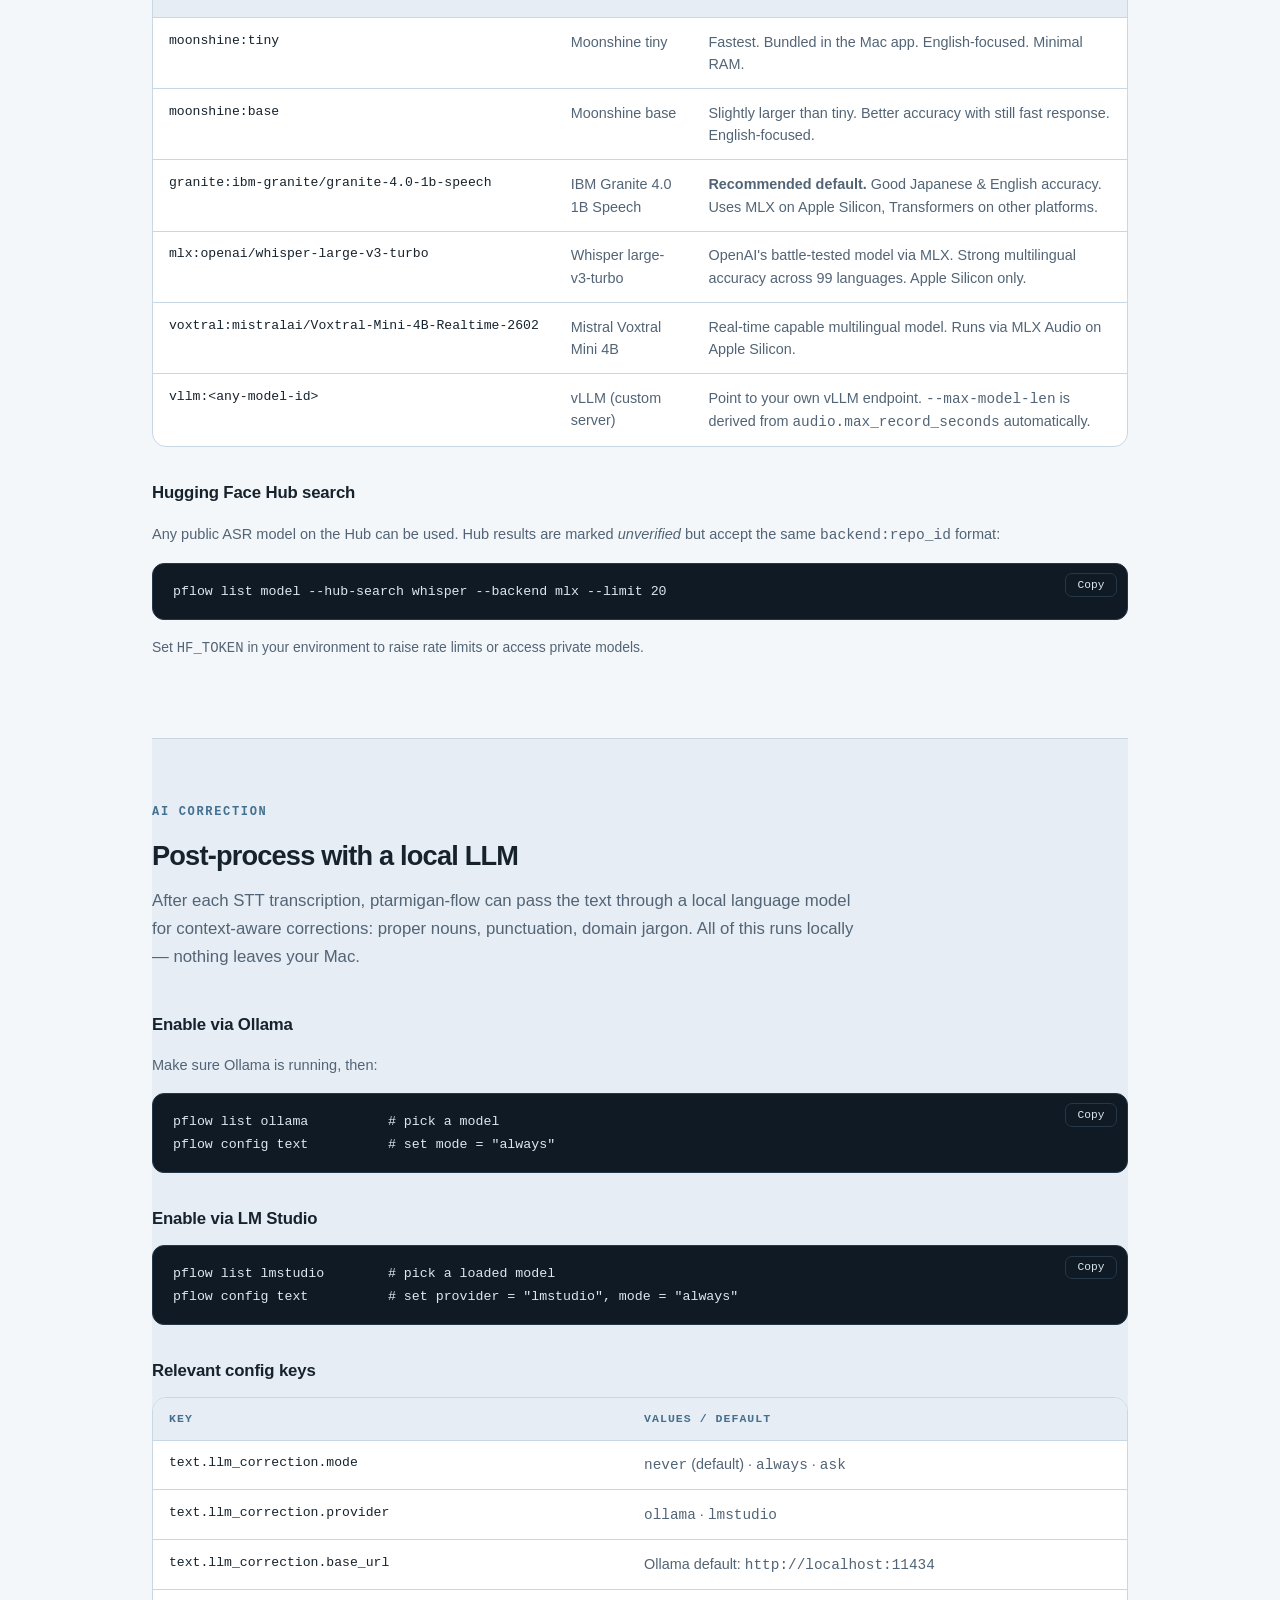
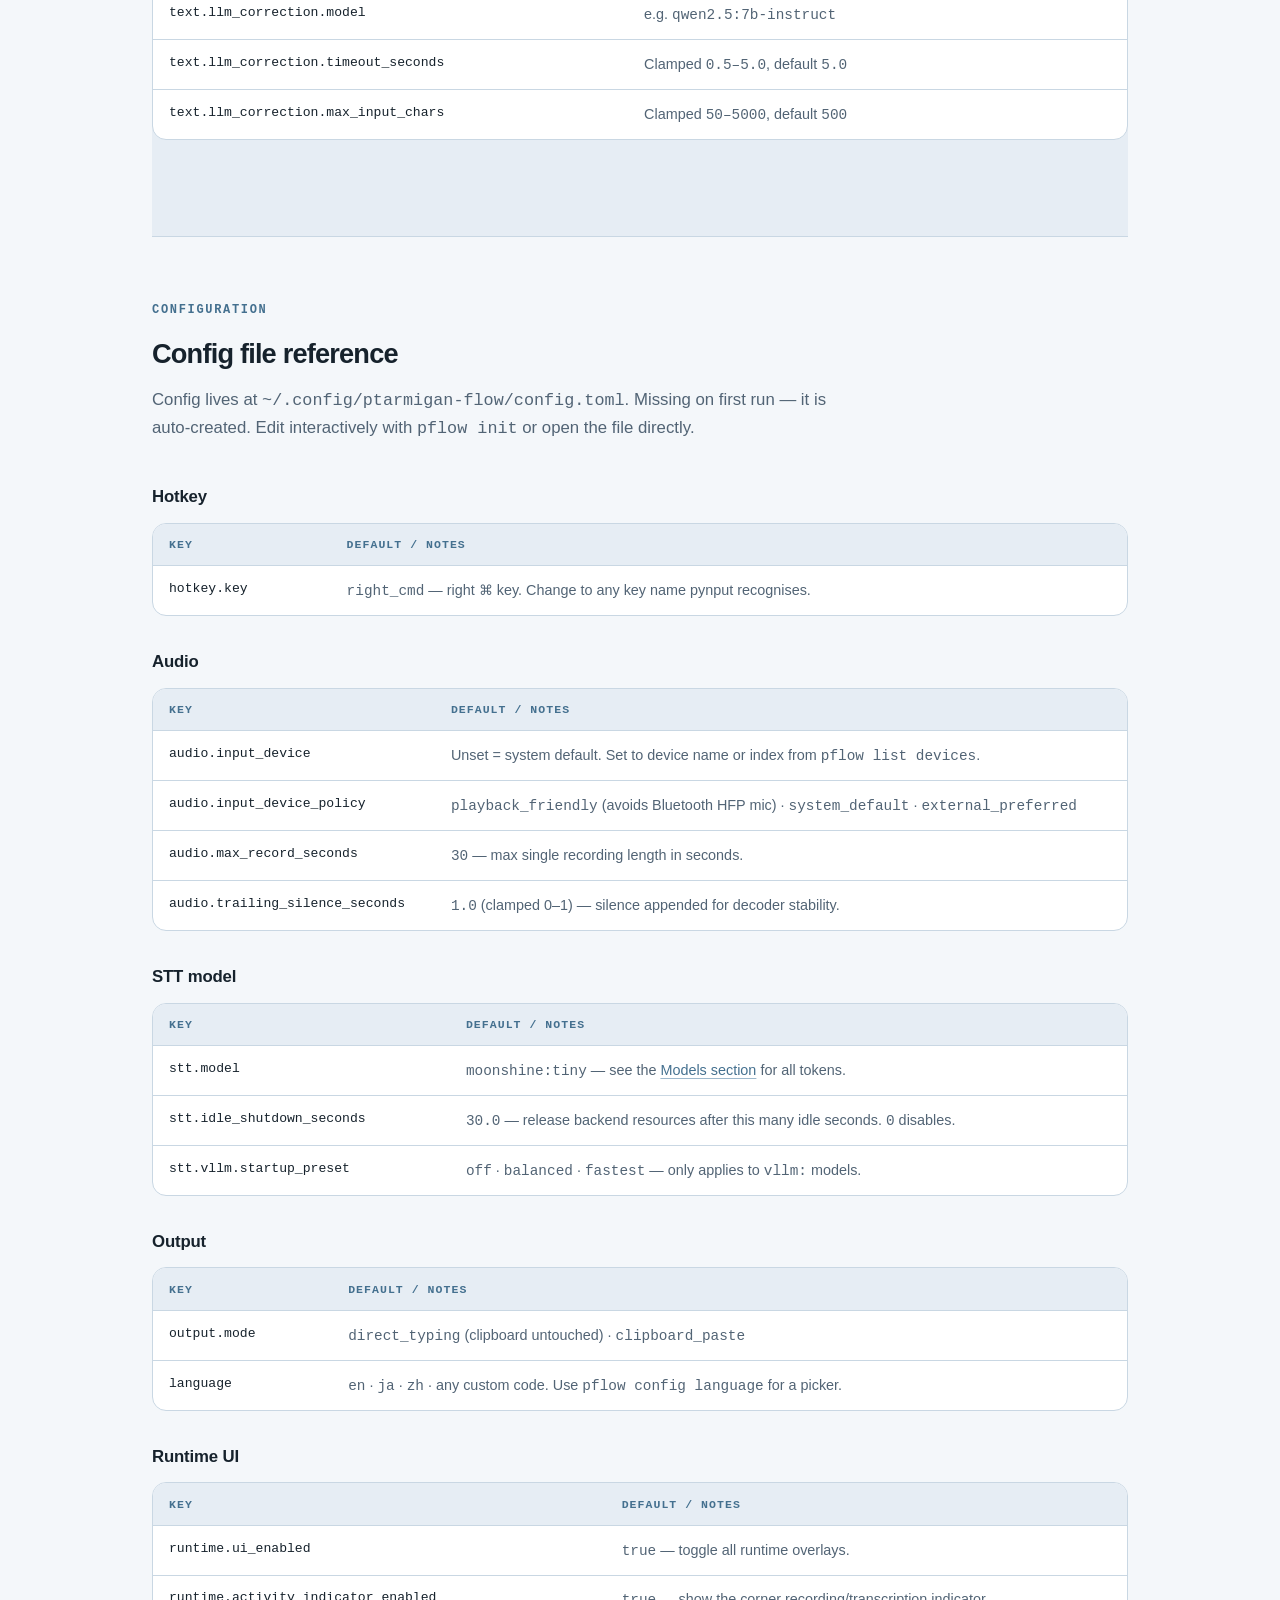
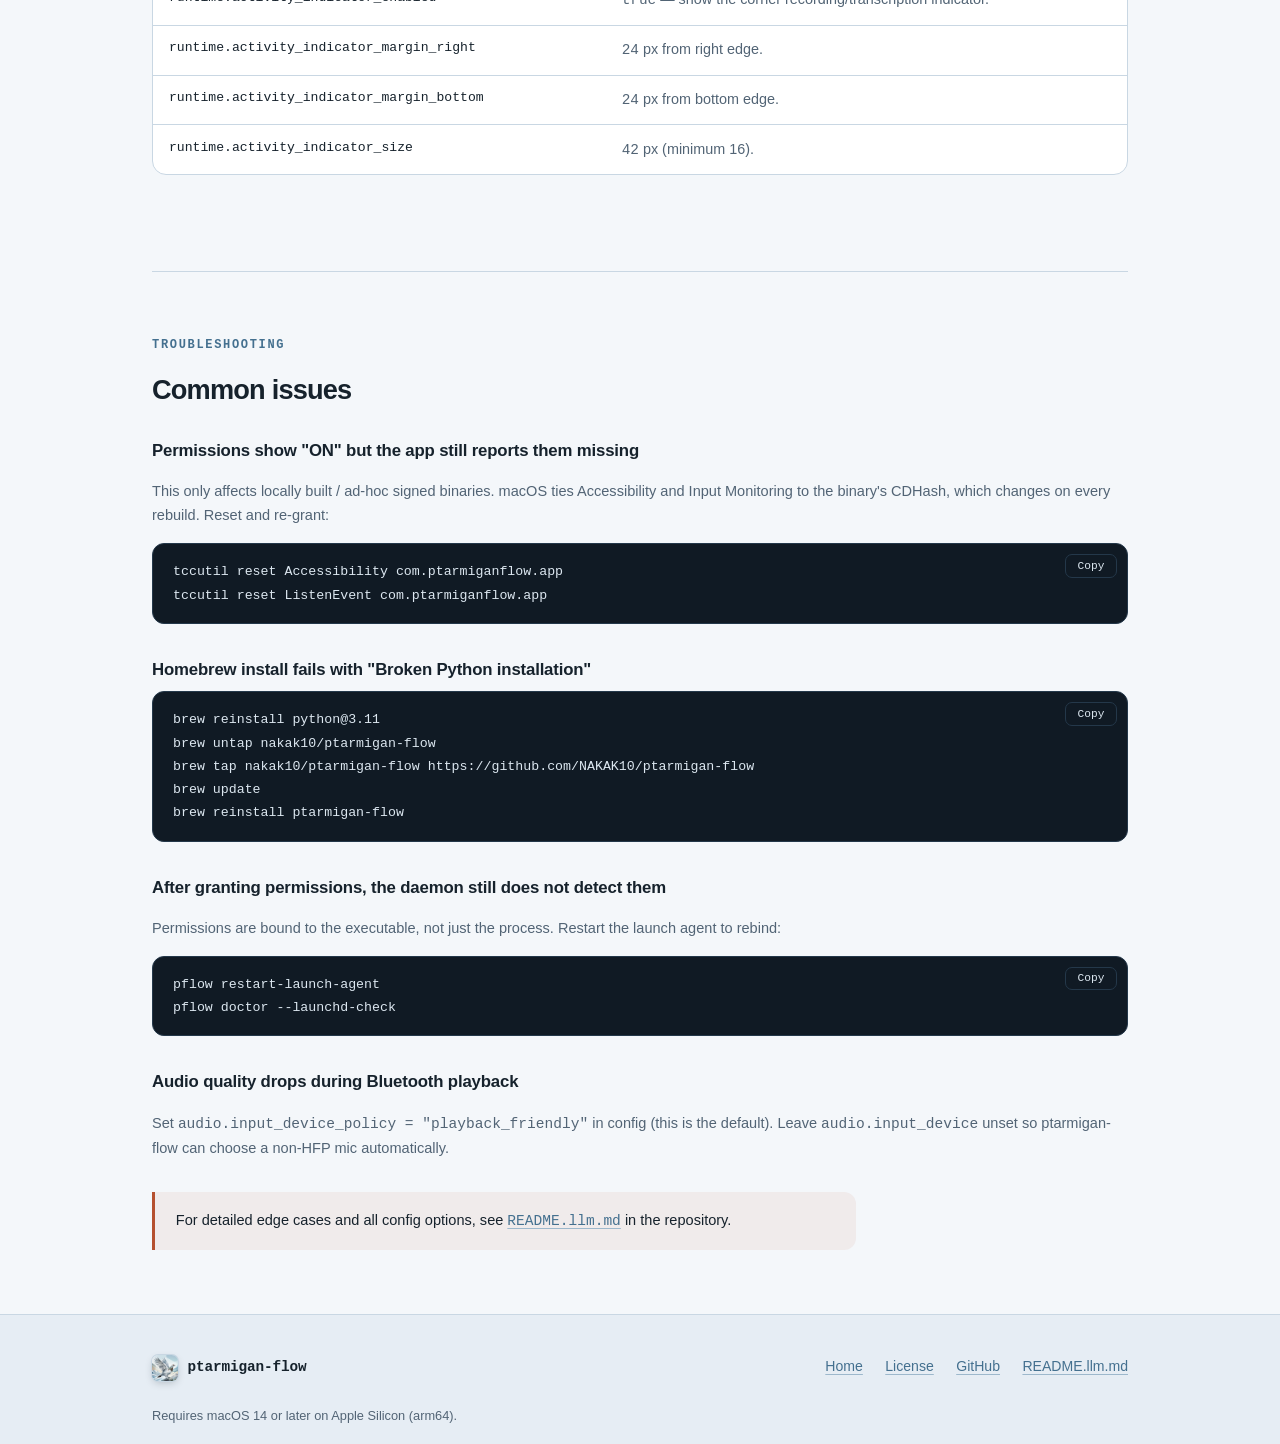
==== commit 80384465: "docs(site): refresh static site branding" ====
--- a/site/docs.html
+++ b/site/docs.html
@@ -5,10 +5,14 @@
   <meta name="viewport" content="width=device-width, initial-scale=1">
   <title>Docs — ptarmigan-flow</title>
   <meta name="description" content="Command reference, configuration guide, STT model selection, and Ollama/LM Studio integration for ptarmigan-flow.">
-  <meta name="theme-color" media="(prefers-color-scheme: light)" content="#f5f5f5">
-  <meta name="theme-color" media="(prefers-color-scheme: dark)"  content="#070809">
+  <meta property="og:image" content="https://nakak10.github.io/ptarmigan-flow/icon-512.png">
+  <meta name="twitter:card" content="summary">
+  <meta name="theme-color" media="(prefers-color-scheme: light)" content="#f4f7fa">
+  <meta name="theme-color" media="(prefers-color-scheme: dark)"  content="#0b1218">
   <link rel="alternate" hreflang="ja" href="./ja.html">
-  <link rel="icon" type="image/svg+xml" href="./favicon.svg">
+  <link rel="icon" type="image/png" sizes="32x32" href="./favicon-32.png">
+  <link rel="icon" type="image/png" sizes="16x16" href="./favicon-16.png">
+  <link rel="apple-touch-icon" href="./apple-touch-icon.png">
   <link rel="stylesheet" href="./styles.css">
 </head>
 <body>
@@ -17,18 +21,7 @@
   <header class="site-header">
     <div class="wrap header-inner">
       <a class="brand" href="./index.html">
-        <svg class="logo-badge" width="28" height="28" viewBox="0 0 64 64" role="img" aria-label="ptarmigan-flow logo">
-          <rect width="64" height="64" rx="14" fill="var(--badge)"/>
-          <g fill="var(--badge-bird)">
-            <ellipse cx="29" cy="39" rx="17.5" ry="13"/>
-            <circle cx="43" cy="23" r="8.2"/>
-            <path d="M31 31 L47 21 L45 37 Z"/>
-            <path d="M50 19.5 L58.5 23 L50 26.5 Z"/>
-            <path d="M14.5 33 L3.5 44.5 L17 49 Z"/>
-          </g>
-          <circle cx="44.5" cy="21.5" r="1.9" fill="var(--badge)"/>
-          <path d="M37.5 14.6 Q43 10.2 48.5 14.6 Q43 17.2 37.5 14.6 Z" fill="var(--comb)"/>
-        </svg>
+        <img class="brand-icon" src="./icon-512.png" width="40" height="40" alt="">
         <span class="brand-name">ptarmigan-flow</span>
       </a>
       <nav class="site-nav" aria-label="Main">
@@ -352,18 +345,7 @@
   <footer class="site-footer">
     <div class="wrap footer-inner">
       <div class="footer-brand">
-        <svg class="logo-badge" width="22" height="22" viewBox="0 0 64 64" aria-hidden="true">
-          <rect width="64" height="64" rx="14" fill="var(--badge)"/>
-          <g fill="var(--badge-bird)">
-            <ellipse cx="29" cy="39" rx="17.5" ry="13"/>
-            <circle cx="43" cy="23" r="8.2"/>
-            <path d="M31 31 L47 21 L45 37 Z"/>
-            <path d="M50 19.5 L58.5 23 L50 26.5 Z"/>
-            <path d="M14.5 33 L3.5 44.5 L17 49 Z"/>
-          </g>
-          <circle cx="44.5" cy="21.5" r="1.9" fill="var(--badge)"/>
-          <path d="M37.5 14.6 Q43 10.2 48.5 14.6 Q43 17.2 37.5 14.6 Z" fill="var(--comb)"/>
-        </svg>
+        <img class="brand-icon" src="./icon-512.png" width="26" height="26" alt="">
         <span class="brand-name">ptarmigan-flow</span>
       </div>
       <ul class="footer-links">
--- a/site/styles.css
+++ b/site/styles.css
@@ -1,5 +1,6 @@
 /* ptarmigan-flow — landing page styles
-   Dark Signal redesign: Linear/Vercel aesthetic, red "comb" accent.
+   "Alpine glass" redesign: cool glacier palette, faceted geometry,
+   one warm rust accent (the ptarmigan's comb).
    No frameworks, no webfonts, no third-party anything. */
 
 /* ============================================================
@@ -7,25 +8,31 @@
    ============================================================ */
 
 :root {
-  --bg:            #f5f5f5;
-  --bg-alt:        #eeeff1;
-  --paper:         #ffffff;
-  --ink:           #111214;
-  --slate:         #586069;
-  --scree:         #d4d8dc;
-  --comb:          #d43f2f;
-  --comb-soft:     rgba(212, 63, 47, 0.08);
-  --comb-glow:     rgba(212, 63, 47, 0.2);
-  --card-shadow:   0 1px 3px rgba(0,0,0,0.05), 0 6px 20px rgba(0,0,0,0.07);
-  --btn-shadow:    0 0 0 1px rgba(212,63,47,0.22), 0 4px 20px rgba(212,63,47,0.22);
-  --btn-shadow-h:  0 0 0 1px rgba(212,63,47,0.42), 0 8px 36px rgba(212,63,47,0.38);
-  --header-bg:     rgba(245, 245, 245, 0.88);
-  --header-border: rgba(0, 0, 0, 0.07);
-  --code-bg:       #181f28;
-  --code-fg:       #c8d4db;
-  --code-border:   #27333d;
-  --badge:         #26313a;
-  --badge-bird:    #fafbfc;
+  --snow:          #f4f7fa;   /* page bg */
+  --glacier:       #e6edf4;   /* alternating section bg */
+  --paper:         #ffffff;   /* cards */
+  --ink:           #16222c;
+  --slate:         #526475;   /* secondary text */
+  --ice:           #c9d7e3;   /* hairline borders */
+  --ice-strong:    #9db8cc;
+  --alpine:        #44708f;   /* links / secondary accent */
+  --comb:          #b5502f;   /* primary accent — rust comb */
+  --comb-bright:   #d4633c;
+  --tan:           #c9a888;   /* rare tertiary warm accent */
+  --comb-soft:     rgba(181, 80, 47, 0.07);
+  --card-shadow:   0 1px 2px rgba(22,34,44,0.05), 0 12px 32px -16px rgba(22,34,44,0.12);
+  --card-shadow-h: 0 2px 4px rgba(22,34,44,0.06), 0 16px 40px -14px rgba(22,34,44,0.18);
+  --header-bg:     rgba(244, 247, 250, 0.78);
+  --code-bg:       #101a24;
+  --code-fg:       #dce7f0;
+  --code-border:   #24384a;
+  /* Faceted mountain-ridge fills (hero background SVG) */
+  --facet-1:       #dce7f0;
+  --facet-2:       #cfdde9;
+  --facet-3:       #c0d2e2;
+  --facet-4:       #b0c6d9;
+  --facet-5:       #a3bccf;
+  --facet-snow:    #f0f5f9;
   --font-sans:     -apple-system, BlinkMacSystemFont, "Segoe UI", "Hiragino Sans",
                    "Hiragino Kaku Gothic ProN", "Yu Gothic UI", Meiryo, sans-serif;
   --font-mono:     ui-monospace, "SF Mono", SFMono-Regular, Menlo, Consolas, monospace;
@@ -33,25 +40,30 @@
 
 @media (prefers-color-scheme: dark) {
   :root {
-    --bg:            #070809;
-    --bg-alt:        #0b0e11;
-    --paper:         #0e1217;
-    --ink:           #edf0f2;
-    --slate:         #7d8c96;
-    --scree:         rgba(255,255,255,0.07);
-    --comb:          #e85540;
-    --comb-soft:     rgba(232, 85, 64, 0.1);
-    --comb-glow:     rgba(232, 85, 64, 0.24);
-    --card-shadow:   0 1px 4px rgba(0,0,0,0.7), 0 10px 32px rgba(0,0,0,0.5);
-    --btn-shadow:    0 0 0 1px rgba(232,85,64,0.28), 0 4px 24px rgba(232,85,64,0.28);
-    --btn-shadow-h:  0 0 0 1px rgba(232,85,64,0.52), 0 8px 44px rgba(232,85,64,0.46);
-    --header-bg:     rgba(7, 8, 9, 0.85);
-    --header-border: rgba(255, 255, 255, 0.06);
-    --code-bg:       #090d10;
-    --code-fg:       #c2d0d9;
-    --code-border:   #1c2830;
-    --badge:         #1a2530;
-    --badge-bird:    #fafbfc;
+    --snow:          #0b1218;
+    --glacier:       #0e1822;
+    --paper:         #14202c;
+    --ink:           #e9eef4;
+    --slate:         #9db0c0;
+    --ice:           #223648;
+    --ice-strong:    #35506a;
+    --alpine:        #7fa8c9;
+    --comb:          #d96a45;
+    --comb-bright:   #e57d55;
+    --tan:           #b09070;
+    --comb-soft:     rgba(217, 106, 69, 0.09);
+    --card-shadow:   0 1px 3px rgba(0,0,0,0.5), 0 14px 36px -14px rgba(0,0,0,0.55);
+    --card-shadow-h: 0 2px 5px rgba(0,0,0,0.55), 0 18px 44px -12px rgba(0,0,0,0.65);
+    --header-bg:     rgba(11, 18, 24, 0.78);
+    --code-bg:       #101a24;
+    --code-fg:       #dce7f0;
+    --code-border:   #24384a;
+    --facet-1:       #16283a;
+    --facet-2:       #1b3145;
+    --facet-3:       #21384e;
+    --facet-4:       #274058;
+    --facet-5:       #2e4a63;
+    --facet-snow:    #3a5a78;
   }
 }
 
@@ -65,7 +77,7 @@
 
 body {
   margin: 0;
-  background: var(--bg);
+  background: var(--snow);
   color: var(--ink);
   font-family: var(--font-sans);
   font-size: 1rem;
@@ -75,17 +87,20 @@
 }
 
 a {
-  color: inherit;
+  color: var(--alpine);
   text-decoration: underline;
-  text-decoration-color: var(--scree);
+  text-decoration-color: var(--ice-strong);
   text-underline-offset: 0.2em;
-  transition: text-decoration-color 0.15s ease;
-}
-a:hover { text-decoration-color: var(--comb); }
+  transition: text-decoration-color 0.15s ease, color 0.15s ease;
+}
+a:hover {
+  color: var(--comb);
+  text-decoration-color: var(--comb);
+}
 
 :focus-visible {
-  outline: 2px solid var(--comb);
-  outline-offset: 3px;
+  outline: 2px solid var(--alpine);
+  outline-offset: 2px;
   border-radius: 4px;
 }
 
@@ -96,7 +111,7 @@
    ============================================================ */
 
 .wrap {
-  max-width: 64rem;
+  max-width: 66rem;
   margin-inline: auto;
   padding-inline: clamp(1.2rem, 5vw, 2.5rem);
 }
@@ -108,7 +123,7 @@
   background: var(--paper);
   padding: 0.5rem 1rem;
   border-radius: 8px;
-  z-index: 10;
+  z-index: 200;
 }
 .skip-link:focus { left: 0.5rem; }
 
@@ -121,9 +136,9 @@
   top: 0;
   z-index: 100;
   background: var(--header-bg);
-  backdrop-filter: blur(20px) saturate(180%);
-  -webkit-backdrop-filter: blur(20px) saturate(180%);
-  border-bottom: 1px solid var(--header-border);
+  backdrop-filter: blur(14px) saturate(160%);
+  -webkit-backdrop-filter: blur(14px) saturate(160%);
+  border-bottom: 1px solid var(--ice);
 }
 
 .header-inner {
@@ -131,14 +146,15 @@
   align-items: center;
   justify-content: space-between;
   gap: 1rem;
-  padding-block: 0.85rem;
+  padding-block: 0.7rem;
 }
 
 .brand {
   display: inline-flex;
   align-items: center;
-  gap: 0.6rem;
+  gap: 0.65rem;
   text-decoration: none;
+  color: var(--ink);
 }
 
 .brand-name {
@@ -146,9 +162,24 @@
   font-size: 0.9rem;
   font-weight: 600;
   letter-spacing: -0.01em;
-}
-
-.logo-badge { display: block; border-radius: 7px; }
+  color: var(--ink);
+  white-space: nowrap;
+}
+
+.brand-icon {
+  display: block;
+  width: 40px;
+  height: 40px;
+  border-radius: 24%;
+  box-shadow:
+    0 0 0 1px var(--ice),
+    0 3px 8px -2px rgba(22, 34, 44, 0.28);
+}
+
+.footer-brand .brand-icon {
+  width: 26px;
+  height: 26px;
+}
 
 .site-nav {
   display: flex;
@@ -162,85 +193,81 @@
   color: var(--slate);
   transition: color 0.15s ease;
 }
-.site-nav a:hover { color: var(--ink); }
+.site-nav a:hover {
+  color: var(--ink);
+  text-decoration: underline;
+  text-decoration-color: var(--comb);
+  text-decoration-thickness: 2px;
+  text-underline-offset: 0.35em;
+}
 
 .lang-switch {
-  border: 1px solid var(--scree);
+  border: 1px solid var(--ice-strong);
   border-radius: 999px;
   padding: 0.25rem 0.9rem;
   color: var(--ink) !important;
   background: var(--paper);
   transition: border-color 0.15s ease;
-}
-.lang-switch:hover { border-color: var(--comb); }
+  white-space: nowrap;
+}
+.lang-switch:hover {
+  border-color: var(--comb);
+  text-decoration: none !important;
+}
 
 @media (max-width: 720px) {
   .site-nav .nav-section { display: none; }
 }
 
+/* Very narrow screens: compact the header so nothing wraps */
+@media (max-width: 480px) {
+  .header-inner { gap: 0.6rem; }
+  .brand { gap: 0.45rem; }
+  .brand-icon { width: 32px; height: 32px; }
+  .brand-name { font-size: 0.8rem; }
+  .site-nav { gap: 0.7rem; font-size: 0.82rem; }
+  .lang-switch { padding: 0.22rem 0.7rem; }
+}
+
 /* ============================================================
    SECTION CHROME
    ============================================================ */
 
 .section {
-  padding-block: clamp(3.5rem, 9vw, 6.5rem);
-}
-
-.section + .section { padding-top: 0; }
-
-/* Alternating section backgrounds for visual rhythm */
-#demo, #features, #permissions {
-  background: var(--bg-alt);
-}
-
-/* Eyebrow: pill badge */
+  padding-block: clamp(4rem, 9vw, 7rem);
+}
+
+/* Alternating section backgrounds (snow / glacier rhythm) */
+#demo, #features, #ai-correction, #permissions {
+  background: var(--glacier);
+}
+
+/* Eyebrow: the mono voice of the app */
 .eyebrow {
-  display: inline-flex;
-  align-items: center;
-  gap: 0.5rem;
-  margin: 0 0 1.25rem;
-  padding: 0.32rem 0.9rem 0.32rem 0.75rem;
-  border: 1px solid rgba(232, 85, 64, 0.3);
-  border-radius: 999px;
-  background: rgba(232, 85, 64, 0.07);
+  display: block;
+  margin: 0 0 1.1rem;
   font-family: var(--font-mono);
-  font-size: 0.71rem;
+  font-size: 0.75rem;
   font-weight: 600;
-  letter-spacing: 0.1em;
+  letter-spacing: 0.14em;
   text-transform: uppercase;
-  color: var(--comb);
-}
-
-.eyebrow::before {
-  content: "";
-  width: 6px;
-  height: 6px;
-  border-radius: 50%;
-  background: var(--comb);
-  box-shadow: 0 0 6px var(--comb);
-  flex-shrink: 0;
-  animation: dot-pulse 2.5s ease-in-out infinite;
-}
-
-@keyframes dot-pulse {
-  0%, 100% { opacity: 1; }
-  50%       { opacity: 0.4; }
+  color: var(--alpine);
 }
 
 h1 {
   margin: 0 0 1.3rem;
-  font-size: clamp(2.8rem, 9.5vw, 5.4rem);
+  font-size: clamp(2.6rem, 6vw, 4.2rem);
   font-weight: 800;
-  letter-spacing: -0.04em;
-  line-height: 1.03;
+  letter-spacing: -0.03em;
+  line-height: 1.05;
 }
 
 h2 {
   margin: 0 0 1rem;
-  font-size: clamp(1.65rem, 4vw, 2.25rem);
-  font-weight: 700;
-  letter-spacing: -0.025em;
-  line-height: 1.18;
+  font-size: clamp(1.7rem, 3.5vw, 2.3rem);
+  font-weight: 800;
+  letter-spacing: -0.03em;
+  line-height: 1.15;
 }
 
 h3 {
@@ -265,7 +292,7 @@
   position: relative;
   overflow: hidden;
   isolation: isolate;
-  padding-block: clamp(4.5rem, 12vw, 9rem) clamp(3.5rem, 9vw, 6rem);
+  padding-block: clamp(4rem, 10vw, 7.5rem) clamp(5rem, 12vw, 9rem);
 }
 
 .hero .wrap { position: relative; z-index: 3; }
@@ -276,49 +303,83 @@
   inset: 0;
   width: 100%;
   height: 100%;
+  z-index: 0;
+  pointer-events: none;
+  display: block;
+}
+
+/* Low-poly mountain ridge along the hero's bottom edge */
+.hero-ridge {
+  position: absolute;
+  bottom: -1px;
+  left: 0;
+  width: 100%;
+  height: clamp(110px, 22vw, 230px);
   z-index: 1;
   pointer-events: none;
   display: block;
 }
 
-/* Warm red glow behind hero content */
-.hero::before {
+/* Two-column hero: copy left, app icon right */
+.hero-grid {
+  display: grid;
+  grid-template-columns: minmax(0, 1fr) auto;
+  gap: clamp(2rem, 5vw, 4rem);
+  align-items: center;
+}
+
+/* Grid children must be allowed to shrink below their content width,
+   otherwise the hero column overflows narrow viewports. */
+.hero-grid > * { min-width: 0; }
+
+.hero-copy { max-width: 100%; }
+
+.hero-visual {
+  display: flex;
+  justify-content: center;
+}
+
+.hero-icon-tile {
+  position: relative;
+  border-radius: 24%;
+}
+
+/* Soft radial ice-blue glow behind the icon */
+.hero-icon-tile::before {
   content: "";
   position: absolute;
-  top: -40%;
-  left: 50%;
-  transform: translateX(-50%);
-  width: 160%;
-  height: 100%;
+  inset: -32%;
+  z-index: -1;
+  border-radius: 50%;
   background: radial-gradient(
-    ellipse at center,
-    rgba(232, 85, 64, 0.20) 0%,
-    rgba(232, 85, 64, 0.07) 38%,
-    transparent 62%
+    circle at center,
+    rgba(127, 168, 201, 0.35) 0%,
+    rgba(127, 168, 201, 0.12) 45%,
+    transparent 70%
   );
-  animation: glow-breathe 5s ease-in-out infinite;
   pointer-events: none;
-  z-index: 0;
-}
-
-/* Dot grid texture — dark mode only */
-@media (prefers-color-scheme: dark) {
-  .hero::after {
-    content: "";
-    position: absolute;
-    inset: 0;
-    background-image: radial-gradient(circle, rgba(255,255,255,0.028) 1px, transparent 1px);
-    background-size: 30px 30px;
-    mask-image: radial-gradient(ellipse 85% 75% at 50% 0%, black 0%, transparent 82%);
-    -webkit-mask-image: radial-gradient(ellipse 85% 75% at 50% 0%, black 0%, transparent 82%);
-    pointer-events: none;
-    z-index: 2;
-  }
-}
-
-@keyframes glow-breathe {
-  0%, 100% { opacity: 0.75; transform: translateX(-50%) scale(1); }
-  50%       { opacity: 1;    transform: translateX(-50%) scale(1.06); }
+}
+
+.hero-icon {
+  display: block;
+  width: 280px;
+  max-width: 100%;
+  height: auto;
+  border-radius: 24%;
+  box-shadow:
+    0 24px 60px -20px rgba(22, 34, 44, 0.35),
+    0 0 0 1px var(--ice);
+}
+
+@media (prefers-reduced-motion: no-preference) {
+  .hero-icon-tile {
+    animation: icon-float 7s ease-in-out infinite;
+  }
+}
+
+@keyframes icon-float {
+  0%, 100% { transform: translateY(0); }
+  50%      { transform: translateY(-8px); }
 }
 
 .lede {
@@ -342,20 +403,12 @@
   gap: 0.9rem 1.25rem;
   margin: 0 0 3rem;
   padding: 1.3rem 1.6rem;
-  border: 1px solid var(--scree);
+  border: 1px solid var(--ice);
   border-radius: 16px;
   background: var(--paper);
   box-shadow: var(--card-shadow);
   font-family: var(--font-mono);
-  max-width: 38rem;
-}
-
-@media (prefers-color-scheme: dark) {
-  .flow-strip {
-    border-color: rgba(255,255,255,0.07);
-    background: rgba(255,255,255,0.025);
-    box-shadow: 0 0 0 1px rgba(232,85,64,0.1), var(--card-shadow);
-  }
+  max-width: min(38rem, 100%);
 }
 
 .keycap {
@@ -365,18 +418,11 @@
   justify-content: center;
   width: 3.6rem;
   height: 3.2rem;
-  border: 1px solid var(--scree);
+  border: 1px solid var(--ice);
   border-bottom-width: 4px;
   border-radius: 10px;
-  background: var(--bg);
+  background: var(--snow);
   animation: keypress 3.6s ease-in-out infinite;
-}
-
-@media (prefers-color-scheme: dark) {
-  .keycap {
-    background: rgba(255,255,255,0.05);
-    border-color: rgba(255,255,255,0.12);
-  }
 }
 
 .keycap-glyph { font-size: 1.3rem; line-height: 1.1; }
@@ -427,7 +473,7 @@
   display: block;
   width: 3px;
   border-radius: 2px;
-  background: var(--comb);
+  background: var(--alpine);
   height: 30%;
   animation: wavebar 1.1s ease-in-out infinite;
 }
@@ -451,6 +497,7 @@
   display: inline-flex;
   align-items: baseline;
   min-width: 0;
+  max-width: 100%;
   font-size: 0.9rem;
 }
 
@@ -485,8 +532,19 @@
 
 .cta-grid {
   display: grid;
-  grid-template-columns: repeat(auto-fit, minmax(min(100%, 20rem), 1fr));
+  grid-template-columns: repeat(auto-fit, minmax(min(100%, 18rem), 1fr));
   gap: 1.2rem;
+  max-width: 100%;
+}
+
+.cta-grid > * { min-width: 0; }
+
+/* In the hero the CTA cards share the left column with the icon beside them,
+   so stack them full-width: Download on top, Homebrew below. Long commands
+   then wrap cleanly at spaces instead of mid-token. */
+.hero .cta-grid {
+  grid-template-columns: 1fr;
+  max-width: 40rem;
 }
 
 .cta-card {
@@ -494,16 +552,15 @@
   flex-direction: column;
   gap: 0.75rem;
   padding: 1.75rem;
-  border: 1px solid var(--scree);
+  border: 1px solid var(--ice);
   border-radius: 16px;
   background: var(--paper);
   box-shadow: var(--card-shadow);
-  transition: border-color 0.2s ease, box-shadow 0.2s ease, transform 0.2s ease;
-}
-
-/* Primary download card: featured treatment with gradient top rail */
+  transition: box-shadow 0.2s ease, transform 0.2s ease;
+}
+
+/* Primary download card: rust top rail */
 .cta-card:first-child {
-  border-color: rgba(232, 85, 64, 0.28);
   position: relative;
   overflow: hidden;
 }
@@ -513,19 +570,21 @@
   position: absolute;
   top: 0; left: 0; right: 0;
   height: 2px;
-  background: linear-gradient(90deg, transparent 0%, var(--comb) 40%, #ff7060 60%, transparent 100%);
-}
-
-.cta-card:hover {
-  border-color: rgba(232, 85, 64, 0.4);
-  box-shadow: 0 0 0 1px rgba(232,85,64,0.1), var(--card-shadow);
-  transform: translateY(-3px);
+  background: linear-gradient(90deg, transparent 0%, var(--comb) 40%, var(--comb-bright) 60%, transparent 100%);
+}
+
+@media (hover: hover) {
+  .cta-card:hover {
+    box-shadow: var(--card-shadow-h);
+    transform: translateY(-2px);
+  }
 }
 
 .cta-title {
   margin: 0;
   font-size: 1.1rem;
   font-weight: 700;
+  letter-spacing: -0.01em;
 }
 
 .cta-note {
@@ -545,21 +604,28 @@
   align-self: flex-start;
   margin-top: auto;
   padding: 0.78rem 1.6rem;
-  border-radius: 10px;
+  border-radius: 12px;
   font-weight: 700;
   font-size: 0.95rem;
   letter-spacing: -0.01em;
   text-decoration: none;
-  background: linear-gradient(135deg, var(--comb) 0%, #ff7060 100%);
+  background: var(--comb);
   color: #ffffff;
-  box-shadow: var(--btn-shadow);
-  transition: transform 0.15s ease, box-shadow 0.15s ease;
+  box-shadow: 0 1px 2px rgba(22,34,44,0.15), 0 8px 20px -8px rgba(181,80,47,0.45);
+  transition: transform 0.15s ease, background 0.15s ease, box-shadow 0.15s ease;
   white-space: nowrap;
 }
 
 .btn:hover {
-  transform: translateY(-2px);
-  box-shadow: var(--btn-shadow-h);
+  background: var(--comb-bright);
+  color: #ffffff;
+  transform: translateY(-1px);
+  box-shadow: 0 2px 3px rgba(22,34,44,0.15), 0 12px 26px -8px rgba(181,80,47,0.55);
+}
+
+.btn:focus-visible {
+  outline: 2px solid var(--alpine);
+  outline-offset: 2px;
 }
 
 /* ============================================================
@@ -576,8 +642,10 @@
 
 .cmd pre {
   margin: 0;
+  /* right padding reserves space for the absolutely-positioned copy button */
   padding: 1rem 5.5rem 1rem 1.25rem;
-  overflow-x: auto;
+  white-space: pre-wrap;
+  overflow-wrap: anywhere;
   font-size: 0.83rem;
   line-height: 1.75;
   color: var(--code-fg);
@@ -598,57 +666,122 @@
   transition: border-color 0.15s ease, color 0.15s ease;
 }
 .copy-btn:hover { border-color: var(--code-fg); }
+.copy-btn:focus-visible {
+  outline: 2px solid var(--alpine);
+  outline-offset: 2px;
+}
 .copy-btn.copied { color: #7ecfa4; border-color: #7ecfa4; }
 
 /* ============================================================
-   DEMO VIDEO
-   ============================================================ */
+   DEMO VIDEO — macOS window frame
+   ============================================================ */
+
+.demo-window {
+  max-width: 54rem;
+  border: 1px solid var(--ice);
+  border-radius: 14px;
+  overflow: hidden;
+  background: var(--code-bg);
+  box-shadow: var(--card-shadow);
+}
+
+.demo-chrome {
+  display: flex;
+  align-items: center;
+  gap: 0.5rem;
+  padding: 0.6rem 0.9rem;
+  background: var(--paper);
+  border-bottom: 1px solid var(--ice);
+}
+
+.demo-chrome .dot {
+  width: 12px;
+  height: 12px;
+  border-radius: 50%;
+  flex-shrink: 0;
+}
+.demo-chrome .dot-r { background: #ff5f57; }
+.demo-chrome .dot-y { background: #febc2e; }
+.demo-chrome .dot-g { background: #28c840; }
+
+.demo-filename {
+  margin-left: 0.5rem;
+  font-family: var(--font-mono);
+  font-size: 0.72rem;
+  color: var(--slate);
+  letter-spacing: 0.02em;
+  overflow: hidden;
+  text-overflow: ellipsis;
+  white-space: nowrap;
+}
 
 .demo-video {
   display: block;
   width: 100%;
-  max-width: 54rem;
-  border: 1px solid var(--scree);
-  border-radius: 16px;
   background: var(--code-bg);
-  box-shadow: var(--card-shadow);
-}
-
-@media (prefers-color-scheme: dark) {
-  .demo-video {
-    border-color: rgba(255,255,255,0.07);
-    box-shadow:
-      0 0 0 1px rgba(232,85,64,0.1),
-      0 20px 80px rgba(0,0,0,0.65);
-  }
-}
-
-/* ============================================================
-   STEPS (HOW IT WORKS)
+}
+
+/* ============================================================
+   STEPS (HOW IT WORKS) — connected track
    ============================================================ */
 
 .steps {
   list-style: none;
   margin: 0;
   padding: 0;
+  position: relative;
   display: grid;
-  grid-template-columns: repeat(auto-fit, minmax(min(100%, 13rem), 1fr));
+  grid-template-columns: 1fr;
   gap: 1.2rem;
 }
 
+@media (min-width: 600px) {
+  .steps { grid-template-columns: repeat(2, 1fr); }
+}
+
+@media (min-width: 980px) {
+  .steps { grid-template-columns: repeat(4, 1fr); }
+  /* horizontal connector line, visible between cards */
+  .steps::before {
+    content: "";
+    position: absolute;
+    top: 2.75rem;
+    left: 1rem;
+    right: 1rem;
+    height: 1px;
+    background: var(--ice-strong);
+  }
+}
+
+@media (max-width: 599px) {
+  /* vertical connector line on mobile */
+  .steps::before {
+    content: "";
+    position: absolute;
+    top: 1.5rem;
+    bottom: 1.5rem;
+    left: 2.75rem;
+    width: 1px;
+    background: var(--ice-strong);
+  }
+}
+
 .steps li {
+  position: relative;
+  z-index: 1;
   padding: 1.6rem;
-  border: 1px solid var(--scree);
+  border: 1px solid var(--ice);
   border-radius: 16px;
   background: var(--paper);
   box-shadow: var(--card-shadow);
-  transition: border-color 0.2s ease, box-shadow 0.2s ease, transform 0.2s ease;
-}
-
-.steps li:hover {
-  border-color: rgba(232, 85, 64, 0.35);
-  box-shadow: 0 0 0 1px rgba(232,85,64,0.07), var(--card-shadow);
-  transform: translateY(-3px);
+  transition: box-shadow 0.2s ease, transform 0.2s ease;
+}
+
+@media (hover: hover) {
+  .steps li:hover {
+    box-shadow: var(--card-shadow-h);
+    transform: translateY(-2px);
+  }
 }
 
 .step-num {
@@ -657,13 +790,13 @@
   width: 2.4rem;
   height: 2.4rem;
   margin-bottom: 1rem;
-  border: 1px solid rgba(232, 85, 64, 0.35);
+  border: 1px solid var(--ice-strong);
   border-radius: 10px;
-  background: rgba(232, 85, 64, 0.07);
+  background: var(--glacier);
   font-family: var(--font-mono);
   font-size: 0.9rem;
   font-weight: 700;
-  color: var(--comb);
+  color: var(--alpine);
 }
 
 .steps h3 { font-size: 1rem; }
@@ -675,10 +808,10 @@
 
 .steps kbd {
   padding: 0.05em 0.42em;
-  border: 1px solid var(--scree);
+  border: 1px solid var(--ice);
   border-bottom-width: 2px;
   border-radius: 5px;
-  background: var(--bg);
+  background: var(--snow);
   font-size: 0.85em;
   color: var(--ink);
 }
@@ -695,20 +828,21 @@
 
 .feature {
   padding: 1.6rem;
-  border: 1px solid var(--scree);
+  border: 1px solid var(--ice);
   border-radius: 16px;
   background: var(--paper);
   box-shadow: var(--card-shadow);
-  transition: border-color 0.2s ease, box-shadow 0.2s ease, transform 0.2s ease;
-}
-
-.feature:hover {
-  border-color: rgba(232, 85, 64, 0.38);
-  box-shadow: 0 0 0 1px rgba(232,85,64,0.09), var(--card-shadow);
-  transform: translateY(-3px);
-}
-
-/* Vertical red accent bar left of h3 */
+  transition: box-shadow 0.2s ease, transform 0.2s ease;
+}
+
+@media (hover: hover) {
+  .feature:hover {
+    box-shadow: var(--card-shadow-h);
+    transform: translateY(-2px);
+  }
+}
+
+/* Vertical rust accent bar left of h3 */
 .feature h3 {
   display: flex;
   align-items: center;
@@ -721,9 +855,8 @@
   width: 3px;
   height: 1.15em;
   border-radius: 3px;
-  background: linear-gradient(180deg, var(--comb), #ff7060);
+  background: linear-gradient(180deg, var(--comb), var(--comb-bright));
   flex-shrink: 0;
-  box-shadow: 0 0 6px var(--comb-glow);
 }
 
 .feature p {
@@ -745,11 +878,18 @@
 
 .install-card {
   padding: 1.75rem;
-  border: 1px solid var(--scree);
+  border: 1px solid var(--ice);
   border-radius: 16px;
   background: var(--paper);
   box-shadow: var(--card-shadow);
-  transition: border-color 0.2s ease, box-shadow 0.2s ease;
+  transition: box-shadow 0.2s ease, transform 0.2s ease;
+}
+
+@media (hover: hover) {
+  .install-card:hover {
+    box-shadow: var(--card-shadow-h);
+    transform: translateY(-2px);
+  }
 }
 
 .install-card h3 { margin-bottom: 0.9rem; }
@@ -779,11 +919,33 @@
 
 .perm-card {
   padding: 1.6rem;
-  border: 1px solid var(--scree);
+  border: 1px solid var(--ice);
   border-radius: 16px;
   background: var(--paper);
   box-shadow: var(--card-shadow);
-  transition: border-color 0.2s ease, box-shadow 0.2s ease;
+  transition: box-shadow 0.2s ease, transform 0.2s ease;
+}
+
+@media (hover: hover) {
+  .perm-card:hover {
+    box-shadow: var(--card-shadow-h);
+    transform: translateY(-2px);
+  }
+}
+
+.perm-badge {
+  display: inline-block;
+  margin-bottom: 0.75rem;
+  padding: 0.18rem 0.6rem;
+  border: 1px solid var(--ice-strong);
+  border-radius: 6px;
+  background: var(--glacier);
+  font-family: var(--font-mono);
+  font-size: 0.66rem;
+  font-weight: 700;
+  letter-spacing: 0.14em;
+  text-transform: uppercase;
+  color: var(--alpine);
 }
 
 .perm-card p {
@@ -796,8 +958,8 @@
   display: block;
   padding: 0.55rem 0.8rem;
   border-radius: 8px;
-  background: var(--bg);
-  border: 1px solid var(--scree);
+  background: var(--snow);
+  border: 1px solid var(--ice);
   font-family: var(--font-mono);
   font-size: 0.73rem;
   line-height: 1.6;
@@ -820,7 +982,8 @@
    ============================================================ */
 
 .site-footer {
-  border-top: 1px solid var(--scree);
+  background: var(--glacier);
+  border-top: 1px solid var(--ice);
   padding-block: 2.5rem 3.5rem;
   font-size: 0.88rem;
   color: var(--slate);
@@ -900,17 +1063,18 @@
   flex-direction: column;
   gap: 0.5rem;
   padding: 1.6rem;
-  border: 1px solid var(--scree);
+  border: 1px solid var(--ice);
   border-radius: 16px;
   background: var(--paper);
   box-shadow: var(--card-shadow);
-  transition: border-color 0.2s ease, box-shadow 0.2s ease, transform 0.2s ease;
-}
-
-.model-card:hover {
-  border-color: rgba(232, 85, 64, 0.35);
-  box-shadow: 0 0 0 1px rgba(232,85,64,0.09), var(--card-shadow);
-  transform: translateY(-3px);
+  transition: box-shadow 0.2s ease, transform 0.2s ease;
+}
+
+@media (hover: hover) {
+  .model-card:hover {
+    box-shadow: var(--card-shadow-h);
+    transform: translateY(-2px);
+  }
 }
 
 .model-header {
@@ -924,14 +1088,14 @@
   display: inline-block;
   padding: 0.15rem 0.55rem;
   border-radius: 999px;
-  background: rgba(232, 85, 64, 0.09);
-  border: 1px solid rgba(232, 85, 64, 0.28);
+  background: var(--glacier);
+  border: 1px solid var(--ice-strong);
   font-family: var(--font-mono);
   font-size: 0.63rem;
   font-weight: 600;
   letter-spacing: 0.07em;
   text-transform: uppercase;
-  color: var(--comb);
+  color: var(--alpine);
   flex-shrink: 0;
 }
 
@@ -954,7 +1118,7 @@
 .model-hub-hint {
   margin-top: 0.5rem;
   padding: 1.5rem;
-  border: 1px dashed var(--scree);
+  border: 1px dashed var(--tan);
   border-radius: 14px;
   background: transparent;
 }
@@ -980,11 +1144,18 @@
 
 .correction-card {
   padding: 1.75rem;
-  border: 1px solid var(--scree);
+  border: 1px solid var(--ice);
   border-radius: 16px;
   background: var(--paper);
   box-shadow: var(--card-shadow);
-  transition: border-color 0.2s ease, box-shadow 0.2s ease;
+  transition: box-shadow 0.2s ease, transform 0.2s ease;
+}
+
+@media (hover: hover) {
+  .correction-card:hover {
+    box-shadow: var(--card-shadow-h);
+    transform: translateY(-2px);
+  }
 }
 
 .correction-card h3 {
@@ -999,9 +1170,8 @@
   width: 3px;
   height: 1.15em;
   border-radius: 3px;
-  background: linear-gradient(180deg, var(--comb), #ff7060);
+  background: linear-gradient(180deg, var(--comb), var(--comb-bright));
   flex-shrink: 0;
-  box-shadow: 0 0 6px var(--comb-glow);
 }
 
 .correction-card p {
@@ -1018,9 +1188,9 @@
   gap: 0.8rem;
   margin-top: 2.5rem;
   padding: 1.25rem 1.5rem;
-  border: 1px solid rgba(232, 85, 64, 0.2);
+  border: 1px solid var(--ice-strong);
   border-radius: 14px;
-  background: rgba(232, 85, 64, 0.05);
+  background: var(--paper);
 }
 
 .correction-privacy::before {
@@ -1038,11 +1208,12 @@
    ============================================================ */
 
 .table-wrap {
-  border: 1px solid var(--scree);
+  border: 1px solid var(--ice);
   border-radius: 14px;
   overflow: hidden;
   overflow-x: auto;
   margin-bottom: 2rem;
+  background: var(--paper);
 }
 
 .table-wrap table {
@@ -1059,14 +1230,14 @@
   font-weight: 600;
   letter-spacing: 0.09em;
   text-transform: uppercase;
-  color: var(--slate);
-  background: var(--bg-alt);
-  border-bottom: 1px solid var(--scree);
+  color: var(--alpine);
+  background: var(--glacier);
+  border-bottom: 1px solid var(--ice);
 }
 
 .table-wrap td {
   padding: 0.8rem 1rem;
-  border-bottom: 1px solid var(--scree);
+  border-bottom: 1px solid var(--ice);
   vertical-align: top;
   color: var(--slate);
   line-height: 1.55;
@@ -1095,11 +1266,12 @@
 .docs-toc a {
   display: inline-block;
   padding: 0.3rem 0.85rem;
-  border: 1px solid var(--scree);
+  border: 1px solid var(--ice-strong);
   border-radius: 999px;
   font-size: 0.83rem;
   text-decoration: none;
   color: var(--slate);
+  background: var(--paper);
   transition: border-color 0.15s ease, color 0.15s ease;
 }
 
@@ -1110,7 +1282,7 @@
 
 .docs-section {
   padding-block: clamp(2.5rem, 6vw, 4rem);
-  border-top: 1px solid var(--scree);
+  border-top: 1px solid var(--ice);
 }
 
 .docs-section:first-of-type { border-top: none; }
@@ -1153,7 +1325,7 @@
 
 .dep-list li {
   padding: 0.8rem 1rem;
-  border: 1px solid var(--scree);
+  border: 1px solid var(--ice);
   border-radius: 10px;
   background: var(--paper);
   font-size: 0.87rem;
@@ -1185,6 +1357,9 @@
   .hero .cta-grid {
     animation: hero-up 0.75s 0.26s cubic-bezier(0.25, 0.46, 0.45, 0.94) both;
   }
+  .hero-visual {
+    animation: hero-up 0.75s 0.2s cubic-bezier(0.25, 0.46, 0.45, 0.94) both;
+  }
 }
 
 @keyframes hero-up {
@@ -1193,6 +1368,25 @@
 }
 
 /* ============================================================
+   RESPONSIVE — HERO COLLAPSE
+   ============================================================ */
+
+@media (max-width: 860px) {
+  .hero-grid {
+    grid-template-columns: 1fr;
+    gap: 2.25rem;
+  }
+  /* icon first, smaller */
+  .hero-visual {
+    order: -1;
+    justify-content: flex-start;
+  }
+  .hero-icon {
+    width: 148px;
+  }
+}
+
+/* ============================================================
    REDUCED MOTION + SMALL SCREENS
    ============================================================ */
 
@@ -1200,18 +1394,20 @@
   html { scroll-behavior: auto; }
 
   .keycap, .rec-dot, .wave i, .typed-text, .caret,
-  .hero::before, .hero::after, .eyebrow::before, .anim-target,
+  .hero-icon-tile, .anim-target, .hero-visual,
   .hero h1, .lede, .flow-strip, .hero .cta-grid {
     animation: none !important;
     transition: none !important;
   }
 
-  .btn, .feature, .steps li, .cta-card, .install-card, .perm-card {
+  .btn, .feature, .steps li, .cta-card, .install-card,
+  .perm-card, .model-card, .correction-card {
     transition: none !important;
   }
 
-  .btn:hover, .feature:hover, .steps li:hover,
-  .cta-card:hover, .install-card:hover { transform: none; }
+  .btn:hover, .feature:hover, .steps li:hover, .cta-card:hover,
+  .install-card:hover, .perm-card:hover, .model-card:hover,
+  .correction-card:hover { transform: none; }
 
   .anim-target { opacity: 1 !important; transform: none !important; }
 }
@@ -1220,4 +1416,5 @@
   .flow-strip  { padding: 0.9rem 1rem; gap: 0.7rem; }
   .flow-arrow  { display: none; }
   .cmd pre     { padding-right: 1.1rem; padding-top: 2.5rem; }
-}
+  .hero-icon   { width: 120px; }
+}
